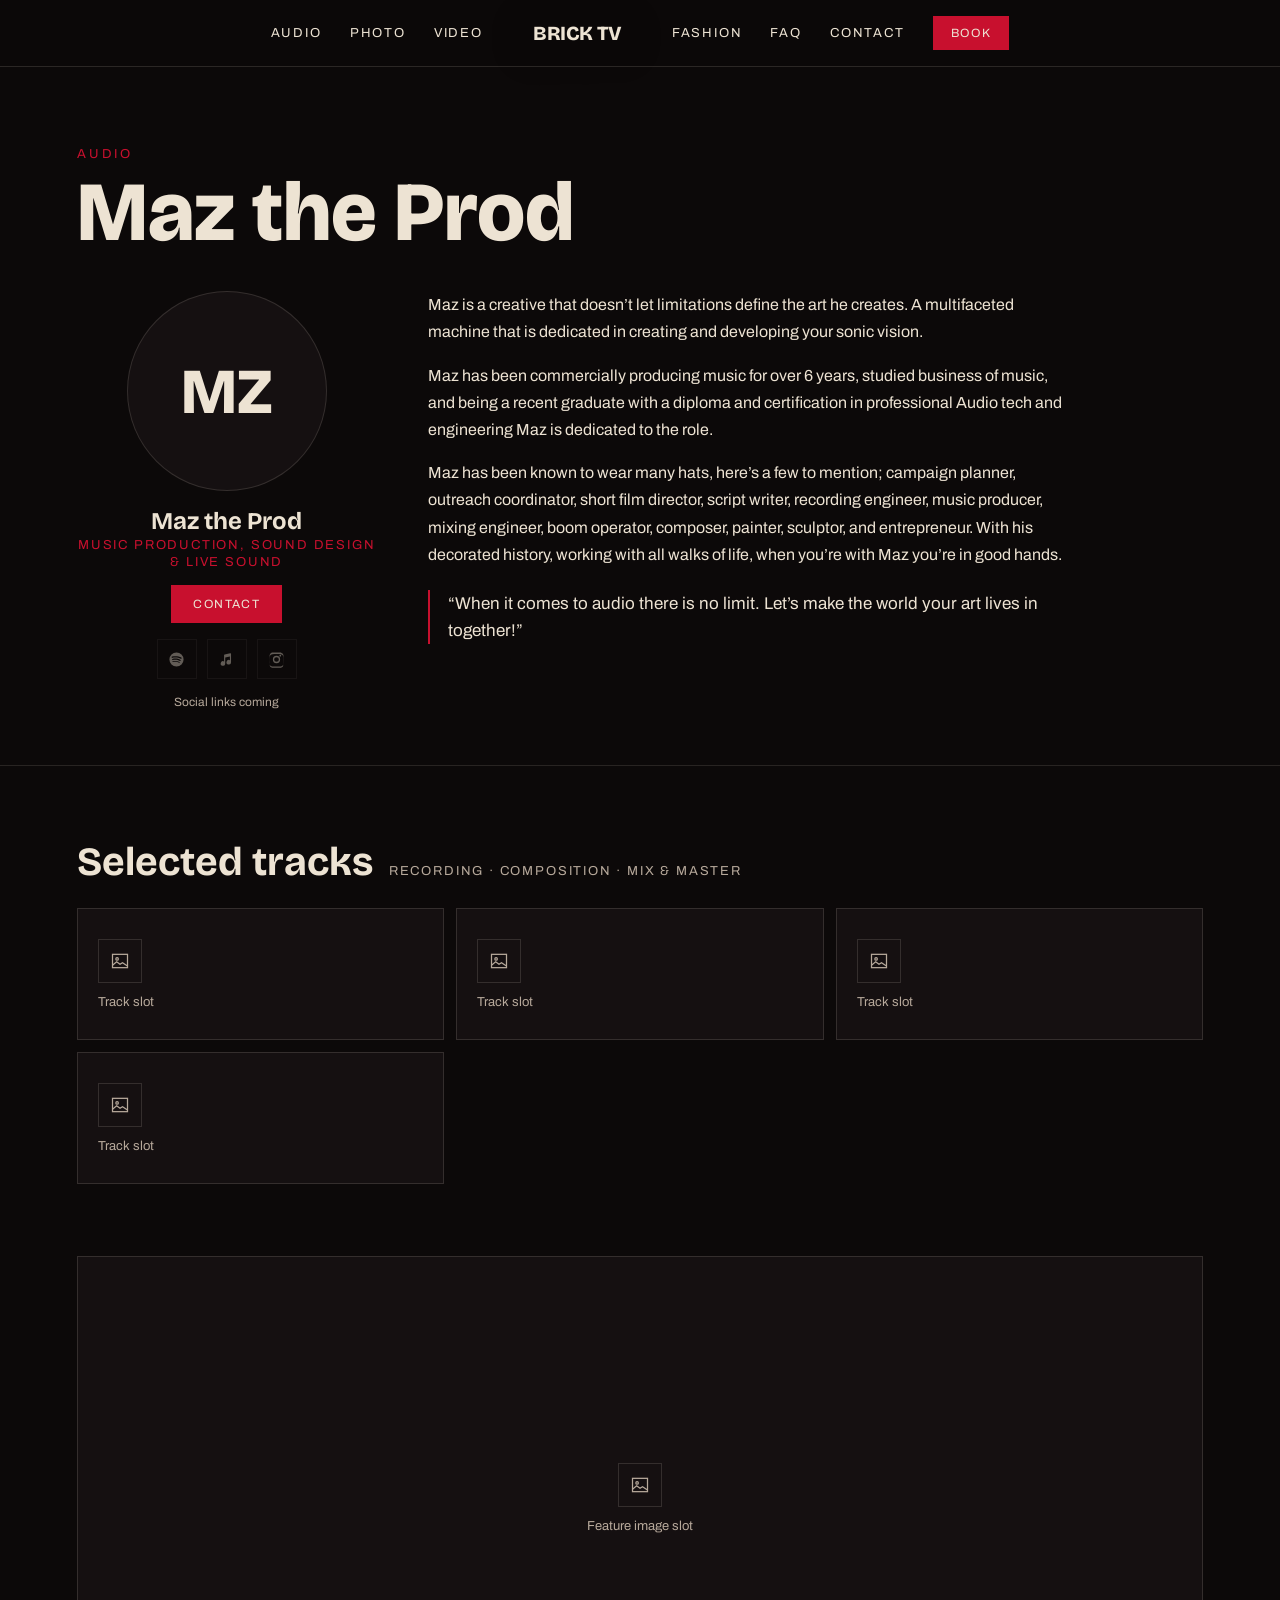
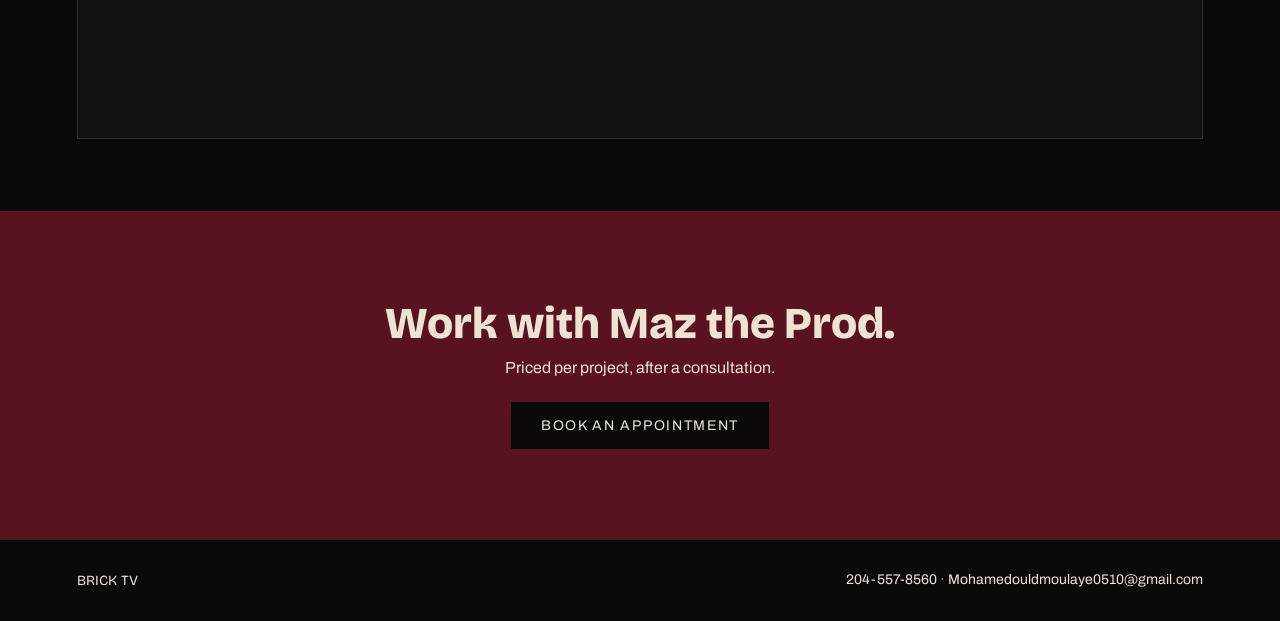
==== audio.html @ ff35040e "Rebuild Brick TV around one page per artist, with a CMS The site launched from a design handoff that" ====
<!DOCTYPE html>
<html lang="en">
<head>
<meta charset="utf-8">
<meta name="viewport" content="width=device-width, initial-scale=1">
<title>Audio - Maz the Prod | Brick TV</title>
<meta name="description" content="Maz the Prod, Winnipeg music producer. Recording, composition, mixing and mastering, sound design and live sound.">
<link rel="icon" href="assets/img/favicon.svg" type="image/svg+xml">
<link rel="preload" href="assets/fonts/bricolage-grotesque-latin.woff2" as="font" type="font/woff2" crossorigin>
<link rel="preload" href="assets/fonts/archivo-latin.woff2" as="font" type="font/woff2" crossorigin>
<link rel="stylesheet" href="assets/css/fonts.css">
<link rel="stylesheet" href="assets/css/site.css">
</head>
<body>
<a class="skip-link" href="#main">Skip to content</a>
<div class="page">

  <nav class="nav">
    <button class="nav__toggle" type="button" aria-expanded="false" aria-controls="nav-links" aria-label="Menu">
      <span></span><span></span><span></span>
    </button>
    <a class="nav__wordmark" href="index.html" aria-label="Brick TV - home"><span class="wordmark" data-wordmark data-intensity="subtle">BRICK TV</span></a>
    <div class="nav__links" id="nav-links">
      <a href="audio.html" aria-current="page">Audio</a>
      <a href="photo.html">Photo</a>
      <a href="video.html">Video</a>
      <a href="fashion.html">Fashion</a>
      <a href="faq.html">FAQ</a>
      <a href="contact.html">Contact</a>
    </div>
    <button class="nav__book" type="button" data-book>Book</button>
  </nav>

  <main id="main">

  <header class="artist-header">
    <p class="eyebrow">Audio</p>
    <h1>Maz the Prod</h1>
  </header>

  <section class="artist-intro">
    <div class="artist-card">
      <span class="headshot headshot--lg" aria-hidden="true">MZ</span>
      <div>
        <strong class="artist-card__name">Maz the Prod</strong>
        <span class="artist-card__role">Music production, sound design &amp; live sound</span>
      </div>
      <a class="btn btn--member" href="contact.html">Contact</a>
      <div class="social-row"><span title="Spotify - link coming" aria-label="Spotify, link coming"><svg viewBox="0 0 24 24" aria-hidden="true"><path d="M12 2a10 10 0 1 0 0 20 10 10 0 0 0 0-20m4.59 14.43a.62.62 0 0 1-.86.2c-2.35-1.43-5.3-1.76-8.79-.96a.62.62 0 1 1-.28-1.22c3.81-.87 7.08-.5 9.72 1.12.3.18.39.57.21.86m1.22-2.73a.78.78 0 0 1-1.07.26c-2.69-1.66-6.79-2.14-9.97-1.17a.78.78 0 0 1-.45-1.49c3.63-1.1 8.15-.57 11.24 1.33.36.22.48.7.25 1.07m.1-2.84C14.7 8.94 9.4 8.77 6.32 9.7a.93.93 0 1 1-.54-1.79c3.54-1.07 9.4-.87 13.1 1.33a.94.94 0 0 1-.96 1.61z"/></svg></span><span title="Apple Music - link coming" aria-label="Apple Music, link coming"><svg viewBox="0 0 24 24" aria-hidden="true"><path d="M17.2 3.2 9.4 4.8a1 1 0 0 0-.8 1v9.05a3.2 3.2 0 1 0 1.6 2.77V9.03l6.6-1.36v5.43a3.2 3.2 0 1 0 1.6 2.77V4.18a1 1 0 0 0-1.2-.98"/></svg></span><span title="Instagram - link coming" aria-label="Instagram, link coming"><svg viewBox="0 0 24 24" aria-hidden="true"><path d="M12 2.2c3.2 0 3.6 0 4.9.07 1.2.05 1.8.25 2.2.42.6.22 1 .48 1.4.9.43.42.7.82.92 1.4.17.42.37 1.05.42 2.25.06 1.28.07 1.66.07 4.9s0 3.6-.07 4.9c-.05 1.2-.25 1.8-.42 2.2-.22.6-.5 1-.9 1.4-.43.43-.83.7-1.4.92-.42.17-1.05.37-2.25.42-1.28.06-1.66.07-4.9.07s-3.6 0-4.9-.07c-1.2-.05-1.8-.25-2.2-.42-.6-.22-1-.5-1.4-.9-.43-.43-.7-.83-.92-1.4-.17-.42-.37-1.05-.42-2.25C2.2 15.6 2.2 15.2 2.2 12s0-3.6.07-4.9c.05-1.2.25-1.8.42-2.2.22-.6.48-1 .9-1.4.42-.43.82-.7 1.4-.92.42-.17 1.05-.37 2.25-.42C8.4 2.2 8.8 2.2 12 2.2m0 2.16c-3.17 0-3.55.01-4.8.07-1.15.05-1.78.25-2.2.4-.55.22-.95.47-1.36.88-.4.4-.66.8-.87 1.36-.16.42-.36 1.05-.4 2.2-.07 1.25-.08 1.63-.08 4.8s0 3.55.07 4.8c.05 1.15.25 1.78.4 2.2.22.55.47.95.88 1.36.4.4.8.66 1.36.87.42.16 1.05.36 2.2.4 1.25.07 1.63.08 4.8.08s3.55 0 4.8-.07c1.15-.05 1.78-.25 2.2-.4.55-.22.95-.47 1.36-.88.4-.4.66-.8.87-1.36.16-.42.36-1.05.4-2.2.07-1.25.08-1.63.08-4.8s0-3.55-.07-4.8c-.05-1.15-.25-1.78-.4-2.2a3.5 3.5 0 0 0-.88-1.36 3.5 3.5 0 0 0-1.36-.87c-.42-.16-1.05-.36-2.2-.4-1.25-.07-1.63-.08-4.8-.08z"/><path d="M12 15.33a3.33 3.33 0 1 1 0-6.66 3.33 3.33 0 0 1 0 6.66m0-8.46a5.13 5.13 0 1 0 0 10.26 5.13 5.13 0 0 0 0-10.26z"/><circle cx="17.34" cy="6.66" r="1.2"/></svg></span></div>
      <span class="social-note">Social links coming</span>
    </div>
    <div class="artist-bio">
      <p>Maz is a creative that doesn&rsquo;t let limitations define the art he creates. A multifaceted machine that is dedicated in creating and developing your sonic vision.</p>
      <p>Maz has been commercially producing music for over 6 years, studied business of music, and being a recent graduate with a diploma and certification in professional Audio tech and engineering Maz is dedicated to the role.</p>
      <p>Maz has been known to wear many hats, here&rsquo;s a few to mention; campaign planner, outreach coordinator, short film director, script writer, recording engineer, music producer, mixing engineer, boom operator, composer, painter, sculptor, and entrepreneur. With his decorated history, working with all walks of life, when you&rsquo;re with Maz you&rsquo;re in good hands.</p>
      <blockquote>&ldquo;When it comes to audio there is no limit. Let&rsquo;s make the world your art lives in together!&rdquo;</blockquote>
    </div>
  </section>

  <section class="work">
    <div class="work__head">
      <h2>Selected tracks</h2>
      <span class="service-list">Recording &middot; composition &middot; mix &amp; master</span>
    </div>
    <div class="grid grid--audio"
         data-gallery="content/audio.json"
         data-kind="audio"
         data-slots="4"></div>
  </section>

  <section class="feature">
    <div class="grid"
         data-gallery="content/audio-feature.json"
         data-kind="feature"
         data-slots="1"></div>
  </section>

  <section class="cta-band cta-band--center">
    <h2 class="h2-band--compact">Work with Maz the Prod.</h2>
    <p>Priced per project, after a consultation.</p>
    <button class="btn btn--ink" type="button" data-book>Book an appointment</button>
  </section>

  </main>

  <footer class="footer footer--compact">
    <span class="footer__wordmark">BRICK TV</span>
    <span><a href="tel:2045578560">204-557-8560</a> &middot; <a href="mailto:Mohamedouldmoulaye0510@gmail.com">Mohamedouldmoulaye0510@gmail.com</a></span>
  </footer>

</div>
<script src="assets/js/site.js"></script>
<script src="assets/js/gallery.js"></script>
</body>
</html>
---- assets/css/fonts.css ----
/* Brick TV - self-hosted webfonts
   Bricolage Grotesque (variable 400..800) and Archivo (variable 400..600),
   latin + latin-ext subsets, pulled from Google Fonts and served from our
   own origin so the site carries no third-party font dependency. */

@font-face {
  font-family: 'Archivo';
  font-style: normal;
  font-weight: 400 600;
  font-display: swap;
  src: url('../fonts/archivo-latin.woff2') format('woff2');
  unicode-range: U+0000-00FF, U+0131, U+0152-0153, U+02BB-02BC, U+02C6, U+02DA, U+02DC, U+0304, U+0308, U+0329, U+2000-206F, U+20AC, U+2122, U+2191, U+2193, U+2212, U+2215, U+FEFF, U+FFFD;
}

@font-face {
  font-family: 'Archivo';
  font-style: normal;
  font-weight: 400 600;
  font-display: swap;
  src: url('../fonts/archivo-latin-ext.woff2') format('woff2');
  unicode-range: U+0100-02BA, U+02BD-02C5, U+02C7-02CC, U+02CE-02D7, U+02DD-02FF, U+0304, U+0308, U+0329, U+1D00-1DBF, U+1E00-1E9F, U+1EF2-1EFF, U+2020, U+20A0-20AB, U+20AD-20C0, U+2113, U+2C60-2C7F, U+A720-A7FF;
}

@font-face {
  font-family: 'Bricolage Grotesque';
  font-style: normal;
  font-weight: 400 800;
  font-display: swap;
  src: url('../fonts/bricolage-grotesque-latin.woff2') format('woff2');
  unicode-range: U+0000-00FF, U+0131, U+0152-0153, U+02BB-02BC, U+02C6, U+02DA, U+02DC, U+0304, U+0308, U+0329, U+2000-206F, U+20AC, U+2122, U+2191, U+2193, U+2212, U+2215, U+FEFF, U+FFFD;
}

@font-face {
  font-family: 'Bricolage Grotesque';
  font-style: normal;
  font-weight: 400 800;
  font-display: swap;
  src: url('../fonts/bricolage-grotesque-latin-ext.woff2') format('woff2');
  unicode-range: U+0100-02BA, U+02BD-02C5, U+02C7-02CC, U+02CE-02D7, U+02DD-02FF, U+0304, U+0308, U+0329, U+1D00-1DBF, U+1E00-1E9F, U+1EF2-1EFF, U+2020, U+20A0-20AB, U+20AD-20C0, U+2113, U+2C60-2C7F, U+A720-A7FF;
}
---- assets/css/site.css ----
/* ==========================================================================
   Brick TV - design tokens
   ========================================================================== */
:root {
  --ink:            #0C0909;
  --ink-raised:     #151011;
  --ink-tile:       #131010;
  --maroon:         #59121F;
  --red:            #C8102E;
  --bone:           #EDE3D3;
  --bone-muted:     #B7A99B;
  --hairline:       rgba(237,227,211,.14);
  --hairline-soft:  rgba(237,227,211,.12);
  --hairline-strong:rgba(237,227,211,.4);
  --nav-scrim:      rgba(12,9,9,.92);
  --modal-scrim:    rgba(12,9,9,.8);

  --display: 'Bricolage Grotesque', system-ui, -apple-system, 'Segoe UI', sans-serif;
  --body:    'Archivo', system-ui, -apple-system, 'Segoe UI', sans-serif;

  --section-y: clamp(48px,8vw,96px);
  --section-x: clamp(20px,6vw,80px);
  --inner-y:   clamp(40px,6vw,72px);
  --band-y:    clamp(56px,9vw,110px);
}

/* Border radius is 0 everywhere. The only round shapes are the headshot
   circles and the 64px play ring, which opt back in explicitly. */
*, *::before, *::after { box-sizing: border-box; border-radius: 0; }

html, body { margin: 0; padding: 0; background: var(--ink); }
html { scroll-behavior: smooth; }
body {
  font-family: var(--body);
  color: var(--bone);
  -webkit-font-smoothing: antialiased;
}
img { display: block; max-width: 100%; }

a { color: var(--bone); text-decoration: none; }
a:hover { color: var(--red); }

:focus-visible { outline: 2px solid var(--red); outline-offset: 2px; }

.page { background: var(--ink); min-height: 100vh; }

.skip-link {
  position: absolute; left: -9999px; top: 0; z-index: 200;
  background: var(--red); color: var(--bone);
  padding: 12px 18px; font-size: 13px;
  letter-spacing: .14em; text-transform: uppercase;
}
.skip-link:focus { left: 0; color: var(--bone); }

.visually-hidden {
  position: absolute; width: 1px; height: 1px;
  margin: -1px; padding: 0; overflow: hidden;
  clip: rect(0 0 0 0); white-space: nowrap; border: 0;
}

/* ==========================================================================
   Typography roles
   ========================================================================== */
.eyebrow {
  font-size: 13px; letter-spacing: .22em; text-transform: uppercase;
  color: var(--red); margin: 0 0 18px;
}
.h1 {
  font-family: var(--display); font-weight: 800;
  font-size: clamp(38px,7vw,84px); line-height: .95; margin: 0;
}
.h2-statement {
  font-family: var(--display); font-weight: 700;
  font-size: clamp(28px,4.4vw,52px); line-height: 1.08;
  margin: 0; max-width: 900px;
}
.h2-section {
  font-family: var(--display); font-weight: 700;
  font-size: clamp(26px,3.6vw,40px); margin: 0 0 34px;
}
.h2-craft {
  font-family: var(--display); font-weight: 700;
  font-size: clamp(28px,4vw,44px); margin: 0;
}
.h2-band {
  font-family: var(--display); font-weight: 800;
  font-size: clamp(30px,5vw,58px); line-height: 1.05; margin: 0;
}
.h2-band--compact {
  font-family: var(--display); font-weight: 800;
  font-size: clamp(26px,4vw,44px); line-height: 1.05; margin: 0 0 12px;
}
.body-copy {
  max-width: 640px; color: var(--bone-muted);
  font-size: 16px; line-height: 1.6; margin: 22px 0 0;
}
.intro-copy {
  max-width: 620px; color: var(--bone-muted);
  font-size: 16px; line-height: 1.6; margin: 0 0 26px;
}
.service-list {
  font-size: 13px; letter-spacing: .14em; text-transform: uppercase;
  color: var(--bone-muted);
}

/* ==========================================================================
   Buttons
   ========================================================================== */
.btn {
  display: inline-block;
  font-family: var(--body); font-size: 14px;
  letter-spacing: .12em; text-transform: uppercase;
  border: none; cursor: pointer; text-align: center;
  transition: background .2s, border-color .2s, color .2s;
}
.btn--primary { background: var(--red); color: var(--bone); padding: 16px 28px; }
.btn--primary:hover { background: var(--maroon); color: var(--bone); }

.btn--outline {
  background: none; color: var(--bone);
  border: 1px solid var(--hairline-strong); padding: 15px 28px;
}
.btn--outline:hover { border-color: var(--red); color: var(--red); }

/* Ink button - used on the maroon bands */
.btn--ink { background: var(--ink); color: var(--bone); padding: 16px 30px; }
.btn--ink:hover { background: var(--red); color: var(--bone); }

.btn--member {
  background: var(--red); color: var(--bone);
  font-size: 12px; padding: 12px 22px;
}
.btn--member:hover { background: var(--maroon); color: var(--bone); }

.btn--send {
  align-self: flex-start; background: var(--red); color: var(--bone);
  font-size: 13px; padding: 14px 26px;
}
.btn--send:hover { background: var(--maroon); color: var(--bone); }
.btn--send[disabled] { opacity: .6; cursor: default; }

/* ==========================================================================
   Nav
   ========================================================================== */
.nav {
  position: sticky; top: 0; z-index: 50;
  display: flex; align-items: center; justify-content: center;
  gap: clamp(10px,2.2vw,28px); flex-wrap: wrap;
  padding: 16px 20px;
  background: var(--nav-scrim);
  -webkit-backdrop-filter: blur(8px); backdrop-filter: blur(8px);
  border-bottom: 1px solid var(--hairline);
  font-size: 13px; letter-spacing: .14em; text-transform: uppercase;
}
/* The link list dissolves on desktop so every item shares the nav's own gap,
   which is what puts the wordmark in the middle of the row. */
.nav__links { display: contents; }
.nav__links > a:nth-child(-n+3) { order: 1; }
.nav__wordmark { order: 2; font-size: 20px; margin: 0 clamp(6px,2vw,22px); }
.nav__links > a:nth-child(n+4)  { order: 3; }
.nav__book {
  order: 4; font-family: var(--body); font-size: 12px;
  letter-spacing: .14em; text-transform: uppercase;
  background: var(--red); color: var(--bone);
  border: none; padding: 10px 18px; cursor: pointer;
  transition: background .2s;
}
.nav__book:hover { background: var(--maroon); }
.nav__toggle { display: none; }

/* Wordmark fallback for the plain (non-glitch) nav lockup */
.nav__wordmark .wordmark { font-size: inherit; }

@media (max-width: 640px) {
  .nav { justify-content: space-between; gap: 12px; padding: 12px 16px; }
  .nav__toggle {
    order: 1; display: inline-flex; flex-direction: column;
    justify-content: center; gap: 5px;
    width: 44px; height: 44px; padding: 10px;
    background: none; border: 1px solid var(--hairline); cursor: pointer;
  }
  .nav__toggle span {
    display: block; height: 2px; width: 100%;
    background: var(--bone); transition: transform .2s, opacity .2s;
  }
  .nav__toggle[aria-expanded="true"] span:nth-child(1) { transform: translateY(7px) rotate(45deg); }
  .nav__toggle[aria-expanded="true"] span:nth-child(2) { opacity: 0; }
  .nav__toggle[aria-expanded="true"] span:nth-child(3) { transform: translateY(-7px) rotate(-45deg); }

  .nav__wordmark { order: 2; margin: 0; }
  .nav__book { order: 3; padding: 14px 20px; font-size: 12px; min-height: 44px; }

  .nav__links {
    order: 4; width: 100%; margin-top: 4px;
    display: none; flex-direction: column; gap: 0;
  }
  .nav--open .nav__links { display: flex; }
  .nav__links > a {
    order: 0; padding: 14px 4px; min-height: 44px;
    display: flex; align-items: center;
    border-top: 1px solid var(--hairline-soft);
  }
}

/* ==========================================================================
   Hero
   ========================================================================== */
.hero {
  position: relative; min-height: min(92vh,860px);
  overflow: hidden; display: flex; flex-direction: column;
}
.hero__frames { position: absolute; inset: 0; }
.hero__frames img {
  position: absolute; inset: 0;
  width: 100%; height: 100%;
  object-fit: cover; object-position: 50% 30%;
}
.hero__frames img:nth-child(1) {
  opacity: 1;
  animation: heroCycleFirst 21s infinite 0s, kenburns 21s linear infinite 0s;
}
.hero__frames img:nth-child(2) {
  opacity: 0;
  animation: heroCycle 21s infinite 7s, kenburns 21s linear infinite 7s;
}
.hero__frames img:nth-child(3) {
  opacity: 0; object-position: 50% 20%;
  animation: heroCycle 21s infinite 14s, kenburns 21s linear infinite 14s;
}
/* Paused by IntersectionObserver when the hero scrolls out of view. */
.hero--paused .hero__frames img { animation-play-state: paused; }

.hero__scrim {
  position: absolute; inset: 0;
  background: linear-gradient(180deg,
    rgba(12,9,9,.55) 0%, rgba(12,9,9,.15) 40%,
    rgba(12,9,9,.88) 88%, #0C0909 100%);
}
.hero__content {
  position: relative; z-index: 2; flex: 1;
  display: flex; flex-direction: column;
  justify-content: flex-end; align-items: flex-start;
  padding: clamp(120px,24vh,260px) var(--section-x) clamp(36px,7vh,72px);
}
.hero__title { margin: 0; font-size: clamp(56px,12vw,168px); }
.hero__lede {
  font-size: clamp(16px,2.2vw,24px);
  margin: 18px 0 0; max-width: 560px; color: var(--bone);
}
.hero__sub {
  font-size: 15px; margin: 8px 0 0;
  max-width: 560px; color: var(--bone-muted);
}
.hero__actions { display: flex; gap: 14px; margin-top: 26px; flex-wrap: wrap; }

@keyframes heroCycle      { 0%{opacity:0} 6%{opacity:1} 33%{opacity:1} 40%{opacity:0} 100%{opacity:0} }
@keyframes heroCycleFirst { 0%{opacity:1} 33%{opacity:1} 40%{opacity:0} 94%{opacity:0} 100%{opacity:1} }
@keyframes kenburns       { 0%{transform:scale(1.02) translateY(0)} 100%{transform:scale(1.14) translateY(-2%)} }
@keyframes drift          { 0%{background-position:0 0} 100%{background-position:112px 0} }

/* ==========================================================================
   Checkerboard strip - the signature section boundary
   ========================================================================== */
.checkerboard {
  height: 14px;
  background: repeating-conic-gradient(var(--red) 0% 25%, var(--ink-tile) 0% 50%) 0 0 / 28px 28px;
  animation: drift 14s linear infinite;
}

/* ==========================================================================
   Sections
   ========================================================================== */
.section { padding: var(--section-y) var(--section-x); }
.section--divided-below { border-bottom: 1px solid var(--hairline-soft); }
.section--divided-above { border-top: 1px solid var(--hairline-soft); }
.section--inner {
  padding: var(--inner-y) var(--section-x);
  border-top: 1px solid var(--hairline-soft);
}

.page-header { padding: clamp(48px,7vw,80px) var(--section-x) clamp(28px,4vw,48px); }
.page-header .eyebrow { margin: 0 0 12px; }

/* ==========================================================================
   Craft cards (Home)
   ========================================================================== */
.craft-grid {
  display: grid;
  grid-template-columns: repeat(auto-fit, minmax(250px,1fr));
  gap: 18px;
}
.craft-card {
  position: relative; display: block; height: 340px;
  overflow: hidden; background: var(--ink-raised);
  border: 1px solid var(--hairline);
}
.craft-card img {
  width: 100%; height: 100%; object-fit: cover;
  opacity: .75; transition: transform .6s, opacity .4s;
}
.craft-card:hover img,
.craft-card:focus-visible img { transform: scale(1.05); opacity: 1; }

.craft-card__audio-bg {
  position: absolute; inset: 0;
  background: radial-gradient(120% 90% at 30% 20%, var(--maroon) 0%, var(--ink-raised) 70%);
}
.craft-card__eq {
  position: absolute; inset: 0;
  display: flex; align-items: center; justify-content: center; gap: 5px;
}
.craft-card__eq i { display: block; width: 6px; background: var(--red); }
.craft-card__eq i.bone { background: var(--bone); }

.craft-card__caption {
  position: absolute; left: 0; right: 0; bottom: 0; padding: 18px;
  background: linear-gradient(180deg, transparent, rgba(12,9,9,.92));
  pointer-events: none;
}
.craft-card__caption h3 { font-family: var(--display); font-size: 24px; margin: 0; }
.craft-card__caption p { font-size: 13px; color: var(--bone-muted); margin: 6px 0 0; }

/* ==========================================================================
   Crew row (Home)
   ========================================================================== */
.crew {
  display: flex; gap: clamp(18px,3.5vw,44px);
  flex-wrap: wrap; justify-content: flex-start;
  width: 100%; height: auto;
}
.crew__member {
  display: flex; flex-direction: column; align-items: center;
  gap: 12px; width: 150px; text-align: center;
}
.crew__member strong { display: block; font-size: 16px; }
.crew__member .role { font-size: 12.5px; color: var(--bone-muted); }

/* Headshot placeholders - bone-on-ink initial until the client's photos land */
.headshot {
  border-radius: 50%; object-fit: cover;
  background: var(--ink-raised);
  border: 1px solid var(--hairline);
  display: flex; align-items: center; justify-content: center;
  font-family: var(--display); font-weight: 800;
  color: var(--bone); overflow: hidden; flex: none;
}
.headshot--sm { width: 140px; height: 140px; font-size: 46px; }
.headshot--lg { width: 200px; height: 200px; font-size: 64px; }

/* ==========================================================================
   CTA bands (maroon - exactly one per page)
   ========================================================================== */
.cta-band {
  position: relative;
  padding: var(--band-y) var(--section-x);
  background: var(--maroon); overflow: hidden;
}
.cta-band__texture {
  position: absolute; inset: 0;
  background: repeating-conic-gradient(rgba(12,9,9,.35) 0% 25%, transparent 0% 50%) 0 0 / 90px 90px;
  opacity: .35;
}
.cta-band__inner { position: relative; max-width: 820px; }
.cta-band__inner p {
  font-size: 16px; line-height: 1.6; color: var(--bone); margin: 18px 0 28px;
}
.cta-band--center {
  padding: clamp(48px,8vw,90px) var(--section-x);
  text-align: center;
}
.cta-band--center p { color: var(--bone); font-size: 16px; margin: 0 0 26px; }

/* ==========================================================================
   Footers
   ========================================================================== */
.footer {
  padding: 40px var(--section-x) 56px;
  border-top: 1px solid var(--hairline-soft);
  display: flex; flex-wrap: wrap; gap: 32px;
  justify-content: space-between;
  font-size: 14px; color: var(--bone-muted);
}
.footer__brand { max-width: 300px; }
.footer__brand strong { font-size: 18px; font-weight: 800; }
.footer__brand p { margin: 10px 0 0; line-height: 1.6; }
.footer__label {
  color: var(--bone); font-size: 13px;
  letter-spacing: .14em; text-transform: uppercase;
}
.footer__col p { margin: 10px 0 0; line-height: 1.8; }
.footer__col--languages { max-width: 260px; }
.footer__col--languages p { line-height: 1.6; }

.footer--compact {
  padding: 32px var(--section-x); gap: 20px;
}
.footer--compact .footer__wordmark { font-family: var(--display); color: var(--bone); }

/* ==========================================================================
   Crafts page
   ========================================================================== */
.craft-head {
  display: flex; align-items: baseline; gap: 16px;
  flex-wrap: wrap; margin-bottom: 8px;
}
.media-2up {
  display: grid;
  grid-template-columns: repeat(auto-fit, minmax(280px,1fr));
  gap: 16px;
}
.reel-slot {
  position: relative; aspect-ratio: 16/9;
  background: var(--ink-raised); border: 1px solid var(--hairline);
  display: flex; align-items: center; justify-content: center;
  flex-direction: column; gap: 12px;
}
.reel-slot__ring {
  width: 64px; height: 64px;
  border: 2px solid var(--red); border-radius: 50%;
  display: flex; align-items: center; justify-content: center;
}
.reel-slot__play {
  width: 0; height: 0;
  border-left: 20px solid var(--bone);
  border-top: 12px solid transparent;
  border-bottom: 12px solid transparent;
  margin-left: 5px;
}
.reel-slot p {
  font-size: 13px; color: var(--bone-muted);
  margin: 0; text-align: center; padding: 0 24px;
}
.still {
  position: relative; aspect-ratio: 16/9;
  overflow: hidden; border: 1px solid var(--hairline);
}
.still img { width: 100%; height: 100%; object-fit: cover; object-position: 50% 25%; }
.still__chip {
  position: absolute; left: 12px; bottom: 10px;
  font-size: 11px; letter-spacing: .14em; text-transform: uppercase;
  background: rgba(12,9,9,.75); padding: 5px 9px;
}

.gallery {
  display: grid;
  grid-template-columns: repeat(auto-fit, minmax(240px,1fr));
  gap: 14px;
}
.gallery img {
  width: 100%; height: 380px; object-fit: cover;
  border: 1px solid var(--hairline);
}
.gallery img.pos-top { object-position: 50% 20%; }

.audio-cards {
  display: grid;
  grid-template-columns: repeat(auto-fit, minmax(200px,1fr));
  gap: 14px;
}
.audio-card {
  background: var(--ink-raised); border: 1px solid var(--hairline);
  padding: 22px; display: flex; flex-direction: column; gap: 10px;
}
.audio-card span { font-size: 13px; color: var(--bone-muted); }
.eq { display: flex; align-items: flex-end; gap: 4px; height: 44px; }
.eq i { display: block; width: 5px; background: var(--red); }
.eq i.bone { background: var(--bone); }
.note { font-size: 13px; color: var(--bone-muted); margin: 18px 0 0; }
.note a { color: var(--red); }
.note a:hover { color: var(--bone); }

/* ==========================================================================
   Members page
   ========================================================================== */
.anchor-chips {
  display: flex; gap: 14px; flex-wrap: wrap; margin-top: 26px;
  font-size: 13px; letter-spacing: .12em; text-transform: uppercase;
}
.anchor-chips a {
  border: 1px solid rgba(237,227,211,.3);
  padding: 9px 16px; transition: border-color .2s, color .2s;
}
.anchor-chips a:hover { border-color: var(--red); }

.member {
  padding: var(--inner-y) var(--section-x);
  border-top: 1px solid var(--hairline-soft);
  display: grid;
  /* minmax(0,1fr), not 1fr: the nested auto-fit work/loop grids have a
     min-content wider than a phone, and a bare 1fr track refuses to
     shrink below it. */
  grid-template-columns: minmax(220px,300px) minmax(0,1fr);
  gap: clamp(24px,4vw,56px);
  align-items: start;
}
.member__portrait {
  display: flex; flex-direction: column; align-items: center;
  gap: 16px; text-align: center;
}
.member__name {
  font-family: var(--display); font-size: 24px; display: block;
}
.member__role {
  font-size: 13px; letter-spacing: .14em;
  text-transform: uppercase; color: var(--red);
}
.member__social { display: flex; gap: 12px; font-size: 12px; color: var(--bone-muted); }
.member__bio {
  font-size: 16px; line-height: 1.7; color: var(--bone);
  max-width: 640px; margin: 0;
}
.member__bio-sub {
  font-size: 14px; line-height: 1.7; color: var(--bone-muted);
  max-width: 640px; margin: 14px 0 0;
}
.member__work {
  display: grid;
  grid-template-columns: repeat(auto-fit, minmax(180px,1fr));
  gap: 12px; margin-top: 24px;
}
.member__work img {
  width: 100%; height: 280px; object-fit: cover;
  border: 1px solid var(--hairline);
}
.member__work img.pos-upper { object-position: 50% 25%; }
.member__loops {
  display: grid;
  grid-template-columns: repeat(auto-fit, minmax(140px,1fr));
  gap: 12px; margin-top: 24px; max-width: 640px;
}
.loop-card {
  background: var(--ink-raised); border: 1px solid var(--hairline);
  padding: 16px; display: flex; flex-direction: column; gap: 8px;
}
.loop-card span { font-size: 13px; color: var(--bone-muted); }
.eq--sm { height: 30px; gap: 3px; }
.eq--sm i { width: 4px; }

/* The one true layout bug in the prototype: the two-column member grid
   crushes the bio column on narrow viewports. */
@media (max-width: 900px) {
  .member { grid-template-columns: minmax(0,1fr); }
  .member__work { grid-template-columns: repeat(2, minmax(0,1fr)); }
  .member__loops { grid-template-columns: repeat(3, minmax(0,1fr)); }
}
@media (max-width: 520px) {
  .member__work { grid-template-columns: minmax(0,1fr); }
}

/* ==========================================================================
   FAQ + Contact page
   ========================================================================== */
.faq-section { padding: clamp(24px,4vw,48px) var(--section-x); max-width: 900px; }
.faq-list { display: flex; flex-direction: column; gap: 14px; }
.faq-list details {
  background: var(--ink-raised); border: 1px solid var(--hairline);
  padding: 20px 24px;
}
.faq-list summary {
  font-family: var(--display); font-size: 19px; cursor: pointer;
}
.faq-list p {
  color: var(--bone-muted); font-size: 15px;
  line-height: 1.7; margin: 12px 0 0;
}

.ask-section { padding: clamp(32px,5vw,56px) var(--section-x); max-width: 900px; }
.ask-panel {
  background: var(--ink-raised); border: 1px solid var(--hairline);
  padding: clamp(24px,4vw,40px);
}
.ask-panel h2 {
  font-family: var(--display); font-size: clamp(22px,3vw,30px); margin: 0 0 8px;
}
.ask-panel > p { color: var(--bone-muted); font-size: 15px; margin: 0 0 20px; }
.ask-form { display: flex; flex-direction: column; gap: 12px; max-width: 560px; }
.ask-form input,
.ask-form textarea {
  background: var(--ink); border: 1px solid rgba(237,227,211,.25);
  color: var(--bone); font-family: var(--body); font-size: 15px;
  padding: 14px 16px; outline: none;
}
.ask-form input:focus-visible,
.ask-form textarea:focus-visible { border-color: var(--red); }
.ask-form textarea { resize: vertical; }
.ask-form ::placeholder { color: var(--bone-muted); opacity: 1; }
.ask-form__hp { position: absolute; left: -9999px; }
.ask-status { font-size: 14px; line-height: 1.6; margin: 0; }
.ask-status[hidden] { display: none; }
.ask-status--ok { color: var(--bone); }
.ask-status--error { color: var(--bone-muted); }
.ask-status--error a { color: var(--red); }

.contact-band {
  padding: clamp(48px,8vw,90px) var(--section-x);
  background: var(--maroon);
}
.contact-grid {
  display: grid;
  grid-template-columns: repeat(auto-fit, minmax(240px,1fr));
  gap: 32px; align-items: start;
}
.contact-grid h2 {
  font-family: var(--display); font-weight: 800;
  font-size: clamp(28px,4.5vw,50px); line-height: 1; margin: 0;
}
.contact-grid h2 + p {
  font-size: 15px; line-height: 1.7; margin: 16px 0 0; max-width: 380px;
}
.contact-rows {
  display: flex; flex-direction: column; gap: 14px; font-size: 16px;
}
.contact-rows > a,
.contact-rows > span.row { display: flex; align-items: center; gap: 12px; color: var(--bone); }
.contact-tile {
  display: inline-flex; width: 38px; height: 38px; flex: none;
  background: var(--ink); align-items: center; justify-content: center;
}
.contact-tile svg { width: 17px; height: 17px; fill: none; stroke: var(--bone); stroke-width: 1.6; }
.contact-tile--text {
  font-family: var(--body); font-size: 13px;
  letter-spacing: .04em; color: var(--bone);
}
.contact-langs { font-size: 13px; color: rgba(237,227,211,.75); }
.contact-book { width: 100%; }
.contact-caption {
  font-size: 13px; color: rgba(237,227,211,.75);
  margin: 12px 0 0; text-align: center;
}

/* ==========================================================================
   Booking modal
   ========================================================================== */
.modal {
  position: fixed; inset: 0; z-index: 100;
  background: var(--modal-scrim);
  display: flex; align-items: center; justify-content: center; padding: 20px;
}
.modal[hidden] { display: none; }
.modal__panel {
  background: var(--ink-raised); border: 1px solid rgba(237,227,211,.2);
  max-width: 440px; width: 100%; padding: 36px;
}
.modal__panel h3 { font-family: var(--display); font-size: 26px; margin: 0 0 10px; }
.modal__panel > p {
  font-size: 15px; line-height: 1.6; color: var(--bone-muted); margin: 0 0 22px;
}
.modal__actions { display: flex; flex-direction: column; gap: 10px; }
.modal__actions a {
  display: block; text-align: center; padding: 14px;
  font-size: 14px; letter-spacing: .1em; text-transform: uppercase;
  transition: background .2s, border-color .2s, color .2s;
}
.modal__call { background: var(--red); }
.modal__call:hover { background: var(--maroon); color: var(--bone); }
.modal__email { border: 1px solid rgba(237,227,211,.35); }
.modal__email:hover { border-color: var(--red); }
.modal__close {
  background: none; border: none; color: var(--bone-muted);
  font-family: var(--body); font-size: 13px; cursor: pointer;
  margin-top: 6px; padding: 8px;
}
.modal__close:hover { color: var(--red); }
body.modal-open { overflow: hidden; }

/* ==========================================================================
   Glitch wordmark
   ========================================================================== */
.wordmark {
  position: relative; display: inline-block; white-space: nowrap;
  font-family: var(--display); font-weight: 800;
  letter-spacing: -.02em; line-height: .9;
  cursor: pointer; will-change: transform;
  color: var(--bone);
}
.wordmark__scale { position: relative; display: inline-block; will-change: transform; }
.wordmark__layer {
  position: absolute; inset: 0; opacity: 0;
  pointer-events: none; will-change: transform, opacity;
}
.wordmark__ghost-c { color: #12C2E9; mix-blend-mode: screen; }
.wordmark__ghost-r { color: #FF1E3C; mix-blend-mode: screen; }
.wordmark__base {
  position: relative; display: inline-block;
  color: var(--bone); text-shadow: 0 4px 40px rgba(0,0,0,.6);
}
.wordmark__clip {
  color: transparent;
  -webkit-background-clip: text; background-clip: text;
}
.wordmark__flash { color: #fbf7ec; }
.wordmark__scan {
  color: transparent;
  -webkit-background-clip: text; background-clip: text;
  background: repeating-linear-gradient(0deg, rgba(0,0,0,.6) 0 2px, transparent 2px 5px);
  background-size: 100% 300%;
}
.wordmark__slices { position: absolute; inset: 0; pointer-events: none; }

@keyframes brkwScan {
  0%   { background-position: 0 -100%; opacity: 0; }
  10%  { opacity: .5; }
  100% { background-position: 0 200%; opacity: 0; }
}

/* ==========================================================================
   Reduced motion
   ========================================================================== */
@media (prefers-reduced-motion: reduce) {
  html { scroll-behavior: auto; }
  .checkerboard { animation: none; }
  .hero__frames img { animation: none; }
  .hero__frames img:nth-child(1) { opacity: 1; }
  .hero__frames img:nth-child(2),
  .hero__frames img:nth-child(3) { opacity: 0; }
  .craft-card img { transition: none; }
  * { animation-duration: .001ms !important; animation-iteration-count: 1 !important; }
}

/* ==========================================================================
   Artist pages (video / photo / audio / fashion)
   Each craft maps to one artist, so the craft page and the profile page are
   the same page. Layout follows the client's sketch top to bottom.
   ========================================================================== */
.artist-header { padding: clamp(48px,7vw,80px) var(--section-x) clamp(24px,3vw,40px); }
.artist-header .eyebrow { margin: 0 0 12px; }
.artist-header h1 { font-family: var(--display); font-weight: 800;
  font-size: clamp(38px,7vw,84px); line-height: .95; margin: 0; }

/* Portrait column + bio, the two-up under the header */
.artist-intro {
  padding: 0 var(--section-x) clamp(32px,5vw,56px);
  display: grid;
  /* minmax(0,1fr) so the bio track can shrink past its content's min-content */
  grid-template-columns: minmax(220px,300px) minmax(0,1fr);
  gap: clamp(24px,4vw,56px);
  align-items: start;
}
.artist-card {
  display: flex; flex-direction: column; align-items: center;
  gap: 16px; text-align: center;
}
.artist-card__name { font-family: var(--display); font-size: 24px; display: block; }
.artist-card__role {
  font-size: 13px; letter-spacing: .14em;
  text-transform: uppercase; color: var(--red);
}
.artist-bio p {
  font-size: 16px; line-height: 1.7; color: var(--bone);
  max-width: 640px; margin: 0 0 16px;
}
.artist-bio p:last-child { margin-bottom: 0; }
.artist-bio blockquote {
  margin: 22px 0 0; padding: 0 0 0 18px;
  border-left: 2px solid var(--red);
  font-size: 17px; line-height: 1.6; color: var(--bone); max-width: 640px;
}

/* Social row. Links the client has not supplied yet render inert. */
.social-row { display: flex; gap: 10px; flex-wrap: wrap; justify-content: center; }
.social-row a, .social-row span {
  display: inline-flex; align-items: center; justify-content: center;
  width: 40px; height: 40px;
  border: 1px solid var(--hairline); color: var(--bone);
  transition: border-color .2s, color .2s;
}
.social-row a:hover { border-color: var(--red); color: var(--red); }
.social-row span { opacity: .38; cursor: default; }
.social-row svg { width: 17px; height: 17px; fill: currentColor; }
.social-note { font-size: 12px; color: var(--bone-muted); }

@media (max-width: 900px) {
  .artist-intro { grid-template-columns: minmax(0,1fr); }
}

/* ==========================================================================
   Portfolio grids
   ========================================================================== */
.work { padding: var(--inner-y) var(--section-x); border-top: 1px solid var(--hairline-soft); }
.work__head {
  display: flex; align-items: baseline; gap: 16px;
  flex-wrap: wrap; margin-bottom: 22px;
}
.work__head h2 { font-family: var(--display); font-weight: 700;
  font-size: clamp(26px,3.6vw,40px); margin: 0; }

.grid { display: grid; gap: 16px; }
.grid--video { grid-template-columns: repeat(auto-fit, minmax(300px,1fr)); }
.grid--photo { grid-template-columns: repeat(auto-fit, minmax(260px,1fr)); gap: 14px; }
.grid--audio { grid-template-columns: repeat(auto-fit, minmax(280px,1fr)); gap: 12px; }

/* ==========================================================================
   Slot - the empty state of a CMS-populated grid.
   Same panel treatment as the showreel slot, so an unfilled grid reads as
   deliberate rather than broken. Real entries replace these one for one.
   ========================================================================== */
.slot {
  position: relative;
  background: var(--ink-raised);
  border: 1px solid var(--hairline);
  display: flex; align-items: center; justify-content: center;
  flex-direction: column; gap: 12px;
  padding: 20px; text-align: center;
}
.slot--16x9 { aspect-ratio: 16/9; }
.slot--4x5  { aspect-ratio: 4/5; }
.slot--wide { aspect-ratio: 21/9; }
.slot--audio { aspect-ratio: auto; min-height: 132px; align-items: flex-start; }
.slot__label { font-size: 13px; color: var(--bone-muted); margin: 0; }
.slot__mark {
  width: 44px; height: 44px; border: 1px solid var(--hairline);
  display: flex; align-items: center; justify-content: center;
  color: var(--bone-muted);
}
.slot__mark svg { width: 20px; height: 20px; fill: none; stroke: currentColor; stroke-width: 1.5; }

/* ==========================================================================
   Video cards - click-to-play so six films do not load six iframes at once
   ========================================================================== */
.video-card {
  position: relative; display: block; width: 100%;
  aspect-ratio: 16/9; overflow: hidden;
  background: var(--ink-raised); border: 1px solid var(--hairline);
  padding: 0; cursor: pointer;
}
.video-card img {
  width: 100%; height: 100%; object-fit: cover;
  opacity: .75; transition: transform .6s, opacity .4s;
}
.video-card:hover img, .video-card:focus-visible img { transform: scale(1.05); opacity: 1; }
.video-card__play {
  position: absolute; inset: 0; margin: auto;
  width: 64px; height: 64px;
  border: 2px solid var(--red); border-radius: 50%;
  background: rgba(12,9,9,.55);
  display: flex; align-items: center; justify-content: center;
  pointer-events: none;
}
.video-card__play::after {
  content: ""; width: 0; height: 0;
  border-left: 20px solid var(--bone);
  border-top: 12px solid transparent;
  border-bottom: 12px solid transparent;
  margin-left: 5px;
}
.video-card__title {
  position: absolute; left: 0; right: 0; bottom: 0; padding: 16px;
  background: linear-gradient(180deg, transparent, rgba(12,9,9,.92));
  font-size: 14px; text-align: left; color: var(--bone);
  pointer-events: none;
}
.video-card iframe { width: 100%; height: 100%; border: 0; display: block; }

/* ==========================================================================
   Audio cards
   ========================================================================== */
.audio-track {
  background: var(--ink-raised); border: 1px solid var(--hairline);
  padding: 18px; display: flex; flex-direction: column; gap: 12px;
}
.audio-track__title { font-size: 15px; color: var(--bone); }
.audio-track__note { font-size: 13px; color: var(--bone-muted); }
.audio-track audio { width: 100%; height: 36px; }

/* ==========================================================================
   Photo / lookbook items
   ========================================================================== */
.shot { position: relative; overflow: hidden; border: 1px solid var(--hairline); }
.shot img { width: 100%; height: 100%; object-fit: cover; display: block; }
.shot--4x5 { aspect-ratio: 4/5; }
.shot__caption {
  position: absolute; left: 0; right: 0; bottom: 0; padding: 14px;
  background: linear-gradient(180deg, transparent, rgba(12,9,9,.92));
  font-size: 13px; color: var(--bone-muted); pointer-events: none;
}

/* Wide feature block, the large image at the foot of the sketch */
.feature { padding: 0 var(--section-x) var(--inner-y); }

/* ==========================================================================
   Contact page
   ========================================================================== */
.contact-page-grid {
  display: grid; grid-template-columns: repeat(auto-fit, minmax(280px,1fr));
  gap: clamp(24px,4vw,48px); align-items: start;
}

/* A lone hero frame has nothing to cross-fade with, so hold it steady and
   keep only the Ken Burns drift. */
.hero__frames--single img:nth-child(1) {
  opacity: 1;
  animation: kenburns 21s linear infinite 0s;
}

/* The contact email is a single 31-character token. Below ~360px it cannot fit
   beside the 38px icon tile, so let it break rather than push the page wide. */
.contact-rows > a,
.contact-rows > span.row { min-width: 0; overflow-wrap: anywhere; }

@media (max-width: 400px) {
  .contact-rows { font-size: 15px; }
}

/* Hero with no frames uploaded yet: without photography behind it the full
   92vh is mostly empty, so tighten the composition. Adding frames in the CMS
   removes this class and restores the full-height cinematic hero. */
.hero--bare { min-height: min(68vh, 600px); }
.hero--bare .hero__content { padding-top: clamp(64px, 12vh, 130px); }
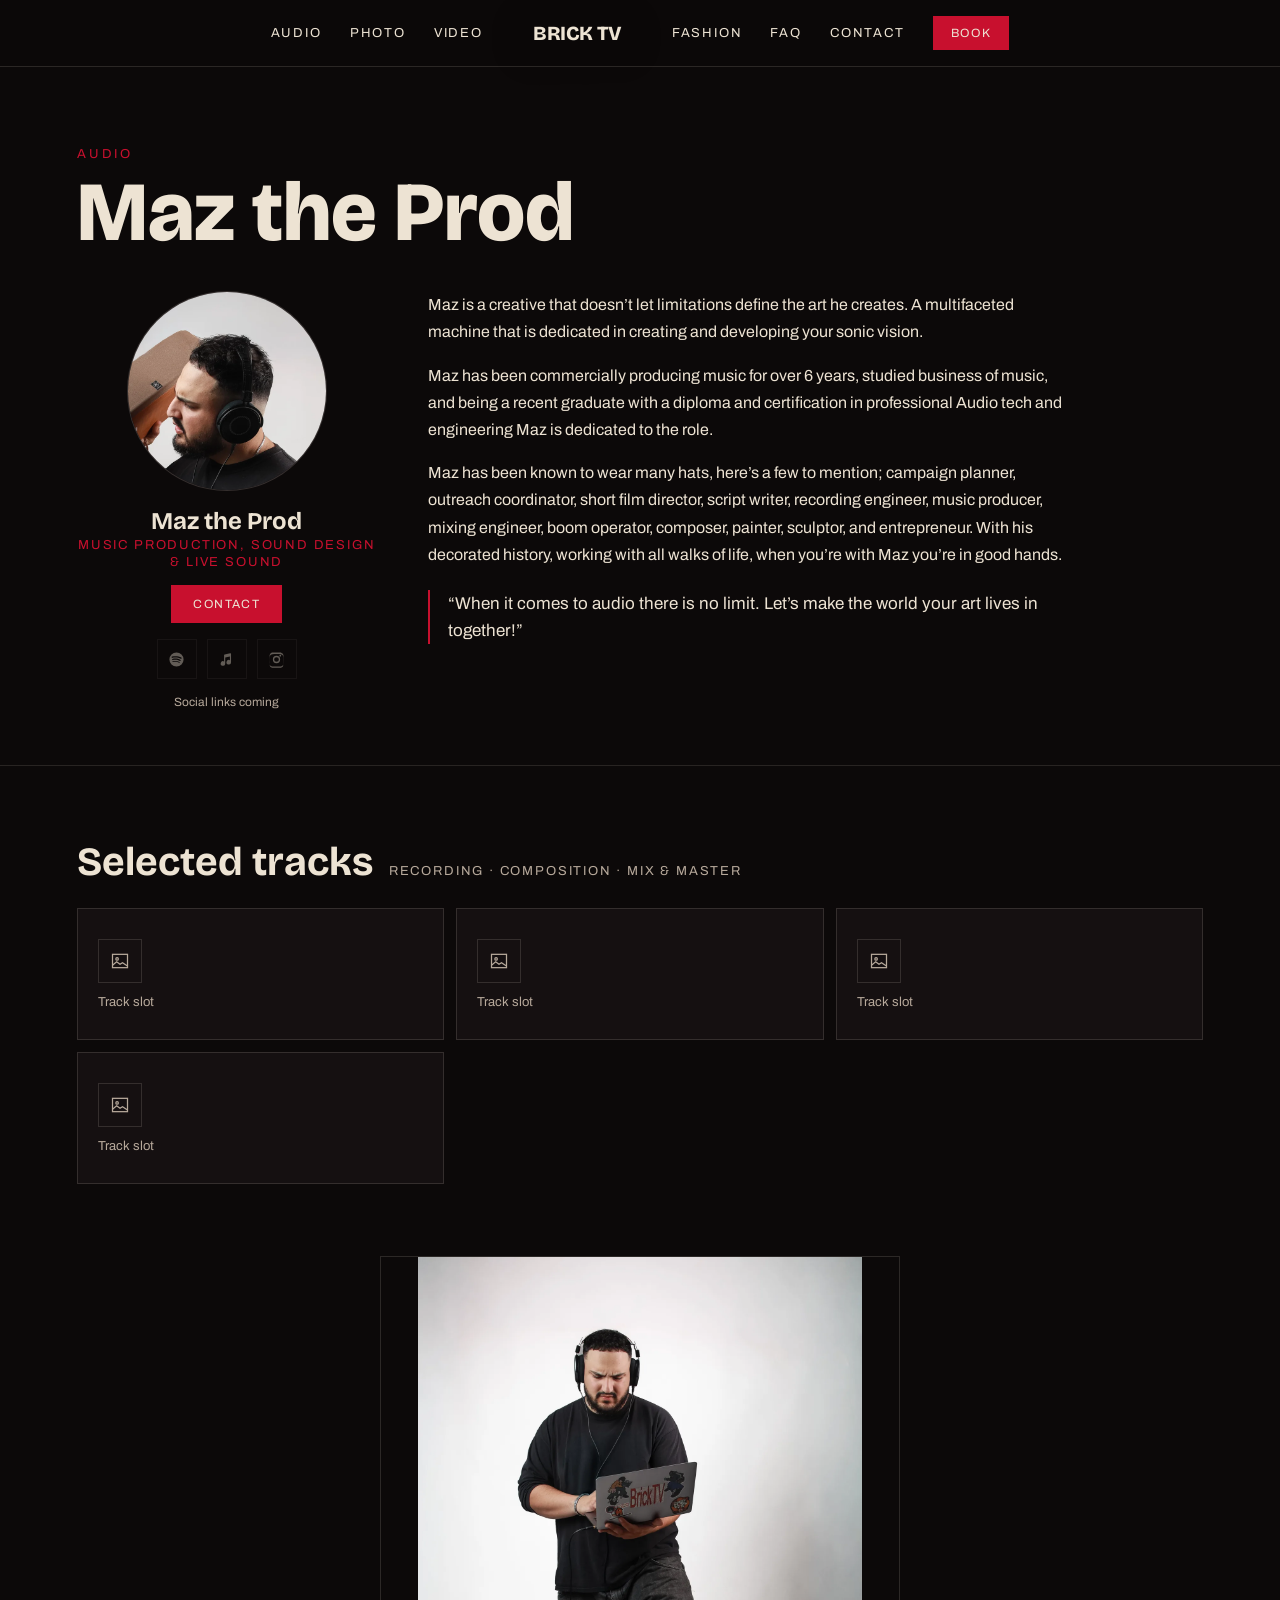
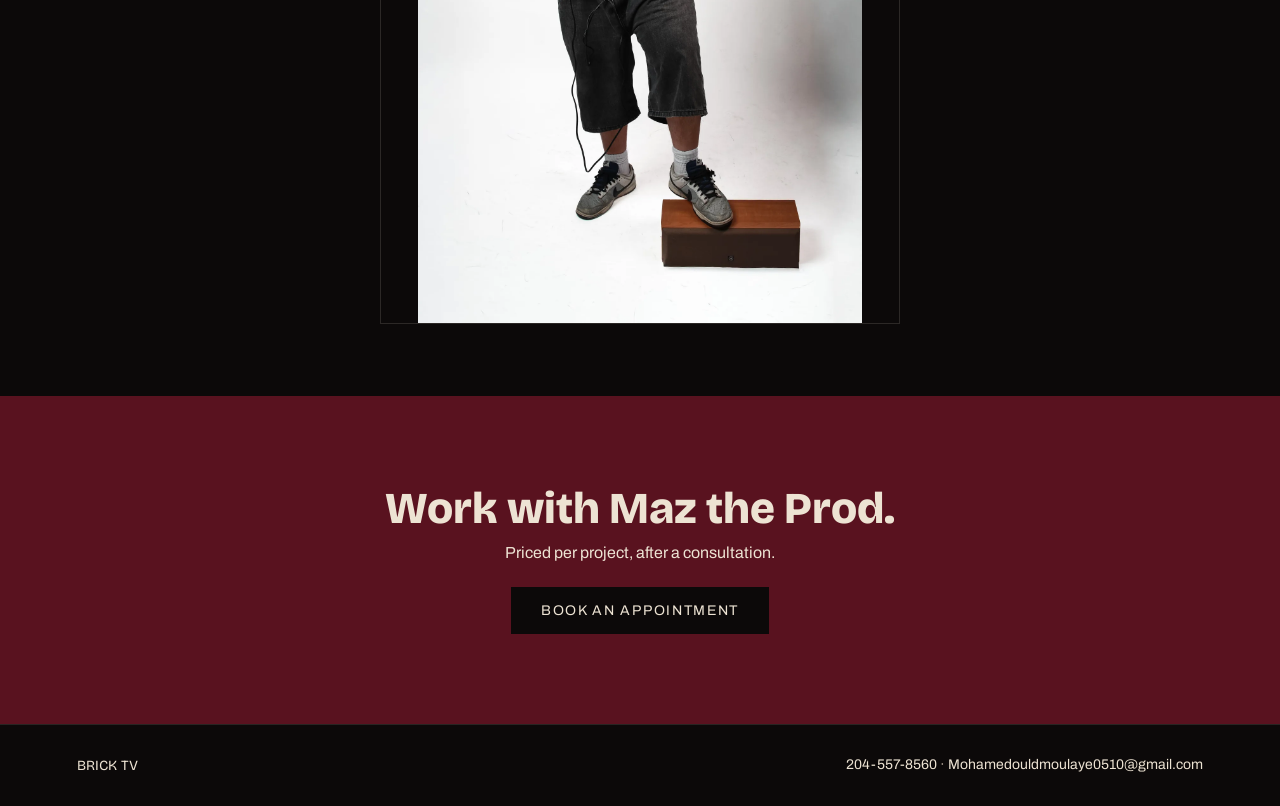
==== commit 0063c661: "Add the crew photography and Loic's portfolio The client sent five zips of originals: 40 images, 46." ====
--- a/audio.html
+++ b/audio.html
@@ -40,7 +40,7 @@
 
   <section class="artist-intro">
     <div class="artist-card">
-      <span class="headshot headshot--lg" aria-hidden="true">MZ</span>
+      <img class="headshot headshot--lg" src="assets/uploads/portrait-maz.webp" alt="" width="200" height="200">
       <div>
         <strong class="artist-card__name">Maz the Prod</strong>
         <span class="artist-card__role">Music production, sound design &amp; live sound</span>
--- a/assets/css/site.css
+++ b/assets/css/site.css
@@ -323,14 +323,18 @@
 /* ==========================================================================
    Crew row (Home)
    ========================================================================== */
+/* Four columns that line up with the craft cards above. As a flex row the
+   four members stopped around 40% of the width while the grid above spanned
+   the full width, which read as a broken row rather than a deliberate one. */
 .crew {
-  display: flex; gap: clamp(18px,3.5vw,44px);
-  flex-wrap: wrap; justify-content: flex-start;
+  display: grid;
+  grid-template-columns: repeat(auto-fit, minmax(160px, 1fr));
+  gap: clamp(18px,3.5vw,44px);
   width: 100%; height: auto;
 }
 .crew__member {
   display: flex; flex-direction: column; align-items: center;
-  gap: 12px; width: 150px; text-align: center;
+  gap: 12px; text-align: center; min-width: 0;
 }
 .crew__member strong { display: block; font-size: 16px; }
 .crew__member .role { font-size: 12.5px; color: var(--bone-muted); }
@@ -906,3 +910,10 @@
    removes this class and restores the full-height cinematic hero. */
 .hero--bare { min-height: min(68vh, 600px); }
 .hero--bare .hero__content { padding-top: clamp(64px, 12vh, 130px); }
+
+/* The feature image is a portrait frame, so at full content width it renders
+   1280x1600 and swallows the page. Cap it and centre it instead. */
+.feature .grid { max-width: 520px; margin: 0 auto; }
+.feature .shot { aspect-ratio: auto; }
+.feature .shot img { width: 100%; height: auto; max-height: 74vh; object-fit: contain; }
+.feature .slot { max-width: 520px; margin: 0 auto; }
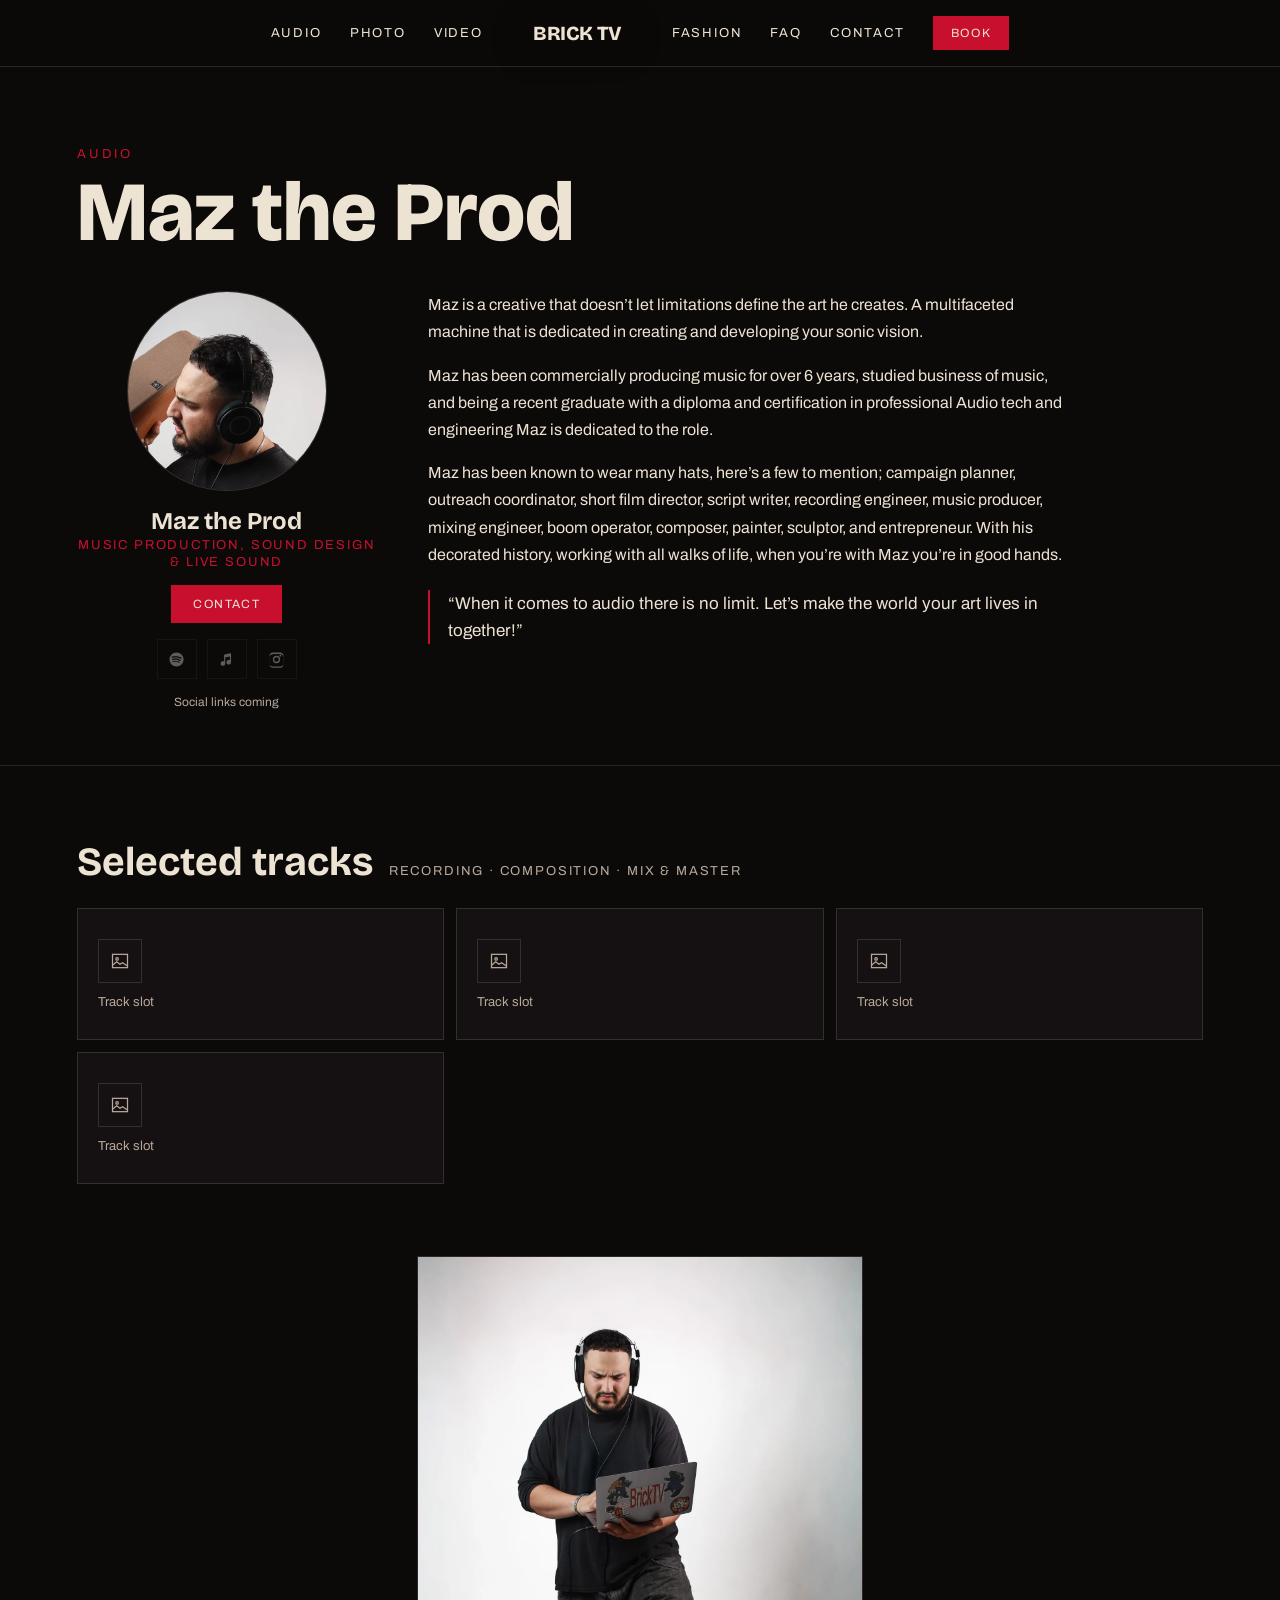
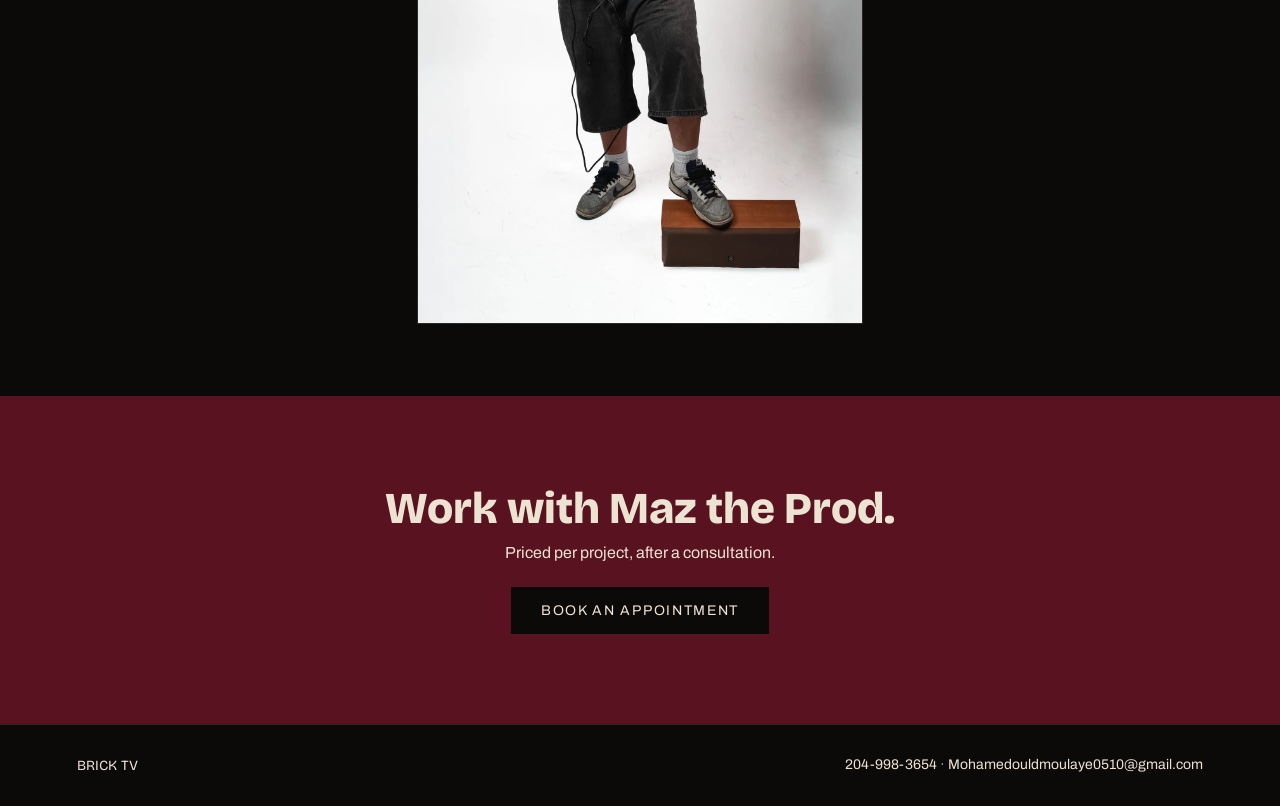
==== commit 1e7c0e41: "Add the eyecandy hero, fix crew spacing, update contact number The hero now runs the nine eyecandy f" ====
--- a/audio.html
+++ b/audio.html
@@ -85,7 +85,7 @@
 
   <footer class="footer footer--compact">
     <span class="footer__wordmark">BRICK TV</span>
-    <span><a href="tel:2045578560">204-557-8560</a> &middot; <a href="mailto:Mohamedouldmoulaye0510@gmail.com">Mohamedouldmoulaye0510@gmail.com</a></span>
+    <span><a href="tel:2049983654">204-998-3654</a> &middot; <a href="mailto:Mohamedouldmoulaye0510@gmail.com">Mohamedouldmoulaye0510@gmail.com</a></span>
   </footer>
 
 </div>
--- a/assets/css/site.css
+++ b/assets/css/site.css
@@ -215,18 +215,14 @@
   width: 100%; height: 100%;
   object-fit: cover; object-position: 50% 30%;
 }
-.hero__frames img:nth-child(1) {
-  opacity: 1;
-  animation: heroCycleFirst 21s infinite 0s, kenburns 21s linear infinite 0s;
-}
-.hero__frames img:nth-child(2) {
+/* Any number of frames, cross-faded by gallery.js. The old nth-child rules
+   hard-coded exactly three; the client now supplies nine. */
+.hero__frames img {
   opacity: 0;
-  animation: heroCycle 21s infinite 7s, kenburns 21s linear infinite 7s;
-}
-.hero__frames img:nth-child(3) {
-  opacity: 0; object-position: 50% 20%;
-  animation: heroCycle 21s infinite 14s, kenburns 21s linear infinite 14s;
-}
+  transition: opacity 1.6s ease;
+  animation: kenburns 28s linear infinite alternate;
+}
+.hero__frames img.is-active { opacity: 1; }
 /* Paused by IntersectionObserver when the hero scrolls out of view. */
 .hero--paused .hero__frames img { animation-play-state: paused; }
 
@@ -253,8 +249,6 @@
 }
 .hero__actions { display: flex; gap: 14px; margin-top: 26px; flex-wrap: wrap; }
 
-@keyframes heroCycle      { 0%{opacity:0} 6%{opacity:1} 33%{opacity:1} 40%{opacity:0} 100%{opacity:0} }
-@keyframes heroCycleFirst { 0%{opacity:1} 33%{opacity:1} 40%{opacity:0} 94%{opacity:0} 100%{opacity:1} }
 @keyframes kenburns       { 0%{transform:scale(1.02) translateY(0)} 100%{transform:scale(1.14) translateY(-2%)} }
 @keyframes drift          { 0%{background-position:0 0} 100%{background-position:112px 0} }
 
@@ -328,10 +322,14 @@
    the full width, which read as a broken row rather than a deliberate one. */
 .crew {
   display: grid;
-  grid-template-columns: repeat(auto-fit, minmax(160px, 1fr));
-  gap: clamp(18px,3.5vw,44px);
+  /* Exactly four columns, not auto-fit: auto-fit sized tracks to the minimum
+     and packed the four members to the left, leaving the right half blank. */
+  grid-template-columns: repeat(4, minmax(0, 1fr));
+  gap: clamp(20px,3vw,48px);
   width: 100%; height: auto;
 }
+@media (max-width: 900px) { .crew { grid-template-columns: repeat(2, minmax(0,1fr)); } }
+@media (max-width: 430px) { .crew { grid-template-columns: minmax(0,1fr); } }
 .crew__member {
   display: flex; flex-direction: column; align-items: center;
   gap: 12px; text-align: center; min-width: 0;
@@ -713,10 +711,8 @@
 @media (prefers-reduced-motion: reduce) {
   html { scroll-behavior: auto; }
   .checkerboard { animation: none; }
-  .hero__frames img { animation: none; }
-  .hero__frames img:nth-child(1) { opacity: 1; }
-  .hero__frames img:nth-child(2),
-  .hero__frames img:nth-child(3) { opacity: 0; }
+  .hero__frames img { animation: none; transition: none; }
+  .hero__frames img.is-active { opacity: 1; }
   .craft-card img { transition: none; }
   * { animation-duration: .001ms !important; animation-iteration-count: 1 !important; }
 }
@@ -792,6 +788,7 @@
 .grid--video { grid-template-columns: repeat(auto-fit, minmax(300px,1fr)); }
 .grid--photo { grid-template-columns: repeat(auto-fit, minmax(260px,1fr)); gap: 14px; }
 .grid--audio { grid-template-columns: repeat(auto-fit, minmax(280px,1fr)); gap: 12px; }
+.grid--fashion { grid-template-columns: repeat(auto-fit, minmax(260px,1fr)); gap: 14px; }
 
 /* ==========================================================================
    Slot - the empty state of a CMS-populated grid.
@@ -889,12 +886,7 @@
   gap: clamp(24px,4vw,48px); align-items: start;
 }
 
-/* A lone hero frame has nothing to cross-fade with, so hold it steady and
-   keep only the Ken Burns drift. */
-.hero__frames--single img:nth-child(1) {
-  opacity: 1;
-  animation: kenburns 21s linear infinite 0s;
-}
+
 
 /* The contact email is a single 31-character token. Below ~360px it cannot fit
    beside the 38px icon tile, so let it break rather than push the page wide. */
@@ -913,7 +905,12 @@
 
 /* The feature image is a portrait frame, so at full content width it renders
    1280x1600 and swallows the page. Cap it and centre it instead. */
-.feature .grid { max-width: 520px; margin: 0 auto; }
-.feature .shot { aspect-ratio: auto; }
-.feature .shot img { width: 100%; height: auto; max-height: 74vh; object-fit: contain; }
-.feature .slot { max-width: 520px; margin: 0 auto; }
+/* Cap the feature by HEIGHT, not width, so a portrait stays a sensible column
+   while a landscape still (Dr. JPEG's) is allowed to run wide.
+   Flex, not grid: as a grid item `width:max-content` sized the column to the
+   image's natural 1800px and `max-width:100%` then resolved against that, so
+   the page overflowed. In a flex row the item shrinks to the container. */
+.feature .grid { display: flex; justify-content: center; }
+.feature .shot { aspect-ratio: auto; min-width: 0; max-width: 100%; }
+.feature .shot img { width: auto; max-width: 100%; height: auto; max-height: 74vh; }
+.feature .slot { max-width: 520px; margin: 0 auto; width: 100%; }
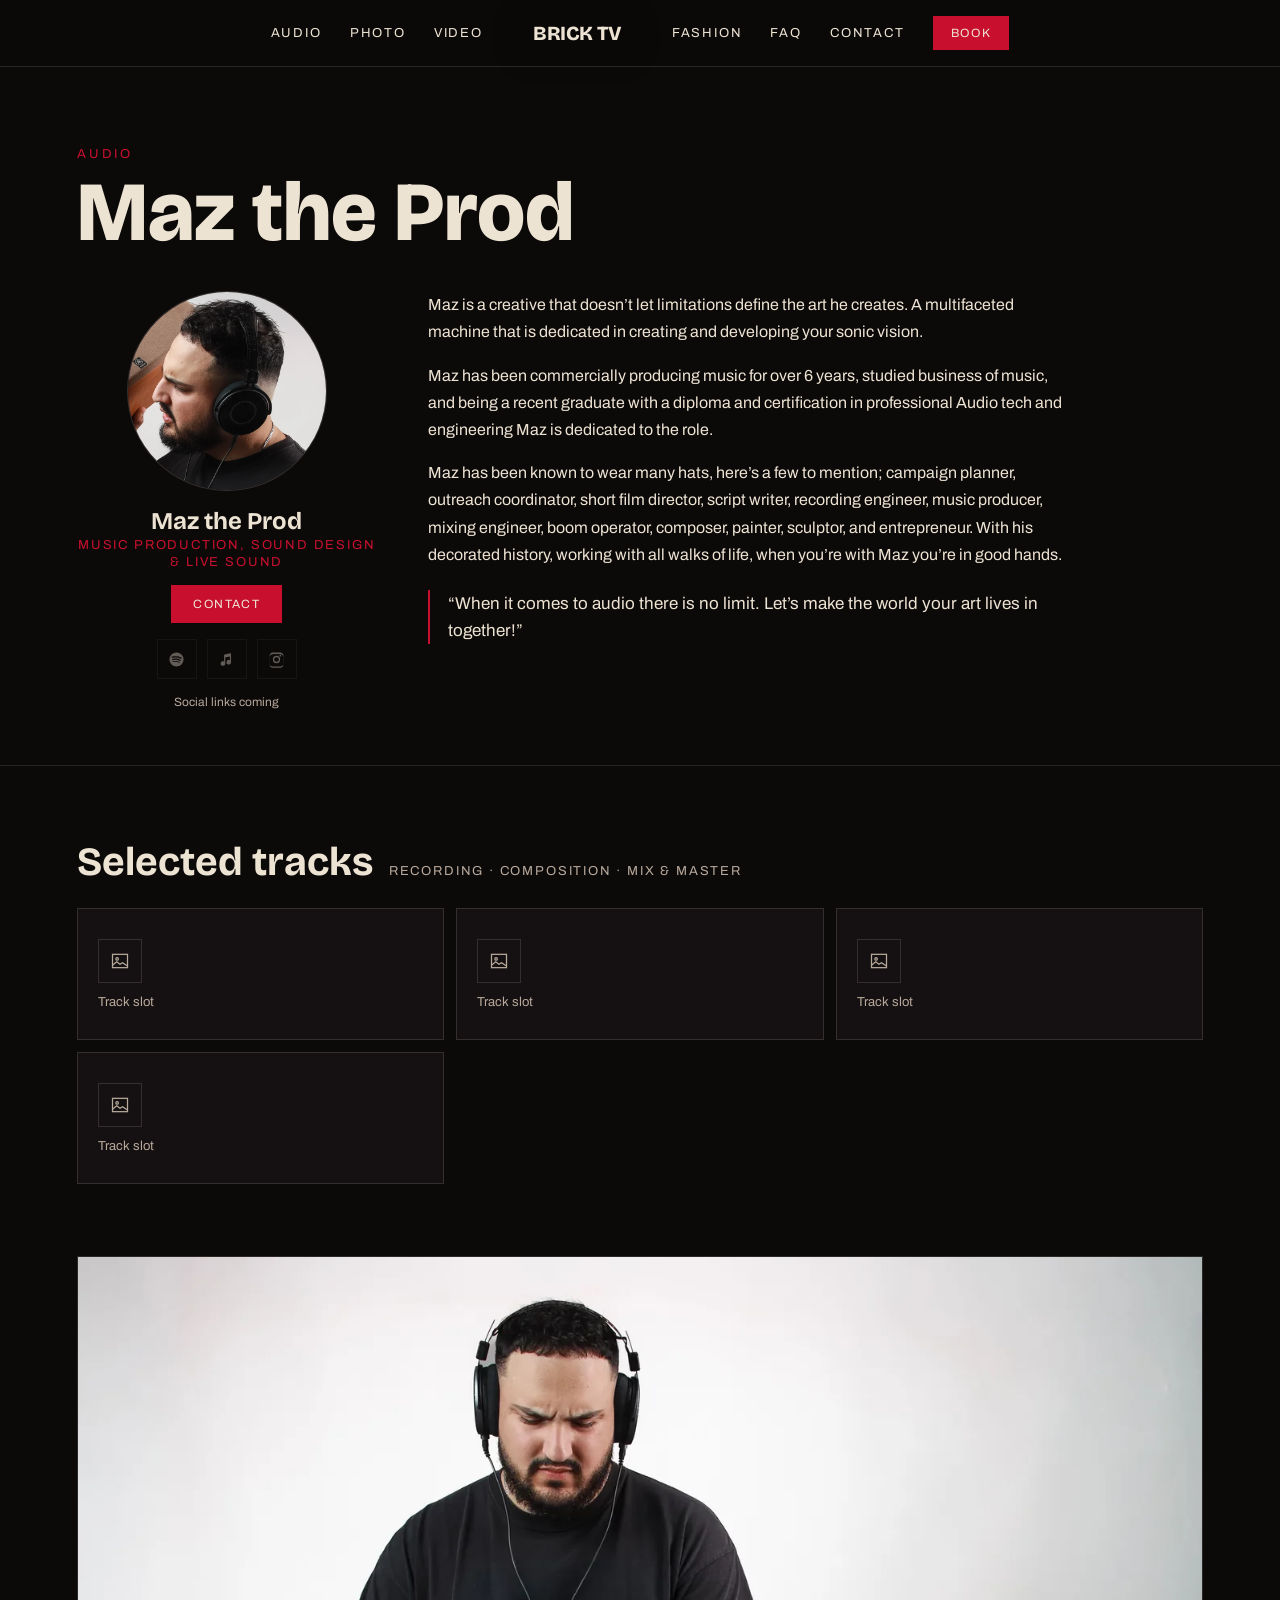
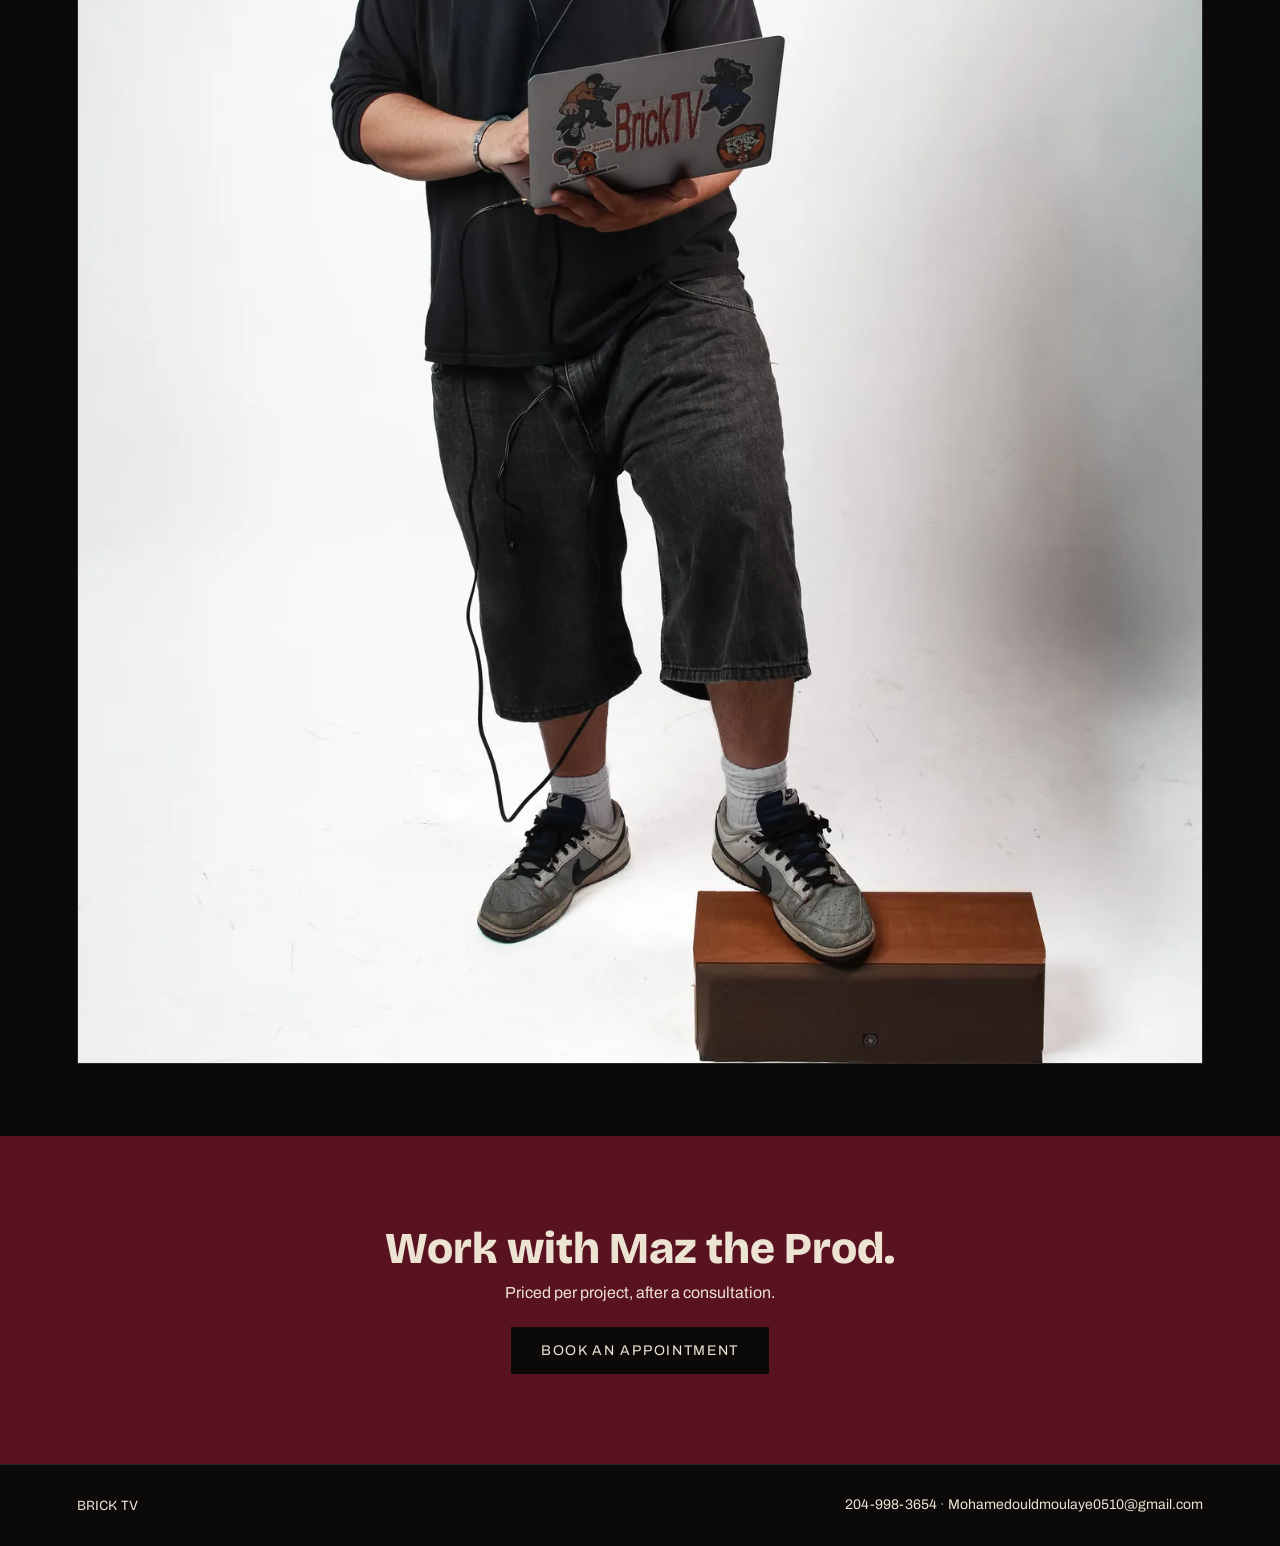
==== commit b658a741: "Stop serving the CMS media folder as immutable assets/uploads/ carried Cache-Control: immutable, max" ====
--- a/audio.html
+++ b/audio.html
@@ -40,7 +40,7 @@
 
   <section class="artist-intro">
     <div class="artist-card">
-      <img class="headshot headshot--lg" src="assets/uploads/portrait-maz.webp" alt="" width="200" height="200">
+      <img class="headshot headshot--lg" src="assets/uploads/portrait-maz-v2.webp" alt="" width="200" height="200">
       <div>
         <strong class="artist-card__name">Maz the Prod</strong>
         <span class="artist-card__role">Music production, sound design &amp; live sound</span>
--- a/assets/css/site.css
+++ b/assets/css/site.css
@@ -905,12 +905,12 @@
 
 /* The feature image is a portrait frame, so at full content width it renders
    1280x1600 and swallows the page. Cap it and centre it instead. */
-/* Cap the feature by HEIGHT, not width, so a portrait stays a sensible column
-   while a landscape still (Dr. JPEG's) is allowed to run wide.
-   Flex, not grid: as a grid item `width:max-content` sized the column to the
-   image's natural 1800px and `max-width:100%` then resolved against that, so
-   the page overflowed. In a flex row the item shrinks to the container. */
-.feature .grid { display: flex; justify-content: center; }
-.feature .shot { aspect-ratio: auto; min-width: 0; max-width: 100%; }
-.feature .shot img { width: auto; max-width: 100%; height: auto; max-height: 74vh; }
+/* The feature runs the full content width - the client wants it big. A portrait
+   holds 4:5, a landscape holds 16:9 so it stays wide instead of towering.
+   gallery.js tags the landscape case from the image's own dimensions, so a
+   replacement uploaded through the CMS sizes itself with no code change. */
+.feature .grid { display: block; }
+.feature .shot { aspect-ratio: 4/5; width: 100%; max-width: 100%; margin: 0; }
+.feature .shot img { width: 100%; height: 100%; object-fit: cover; }
+.feature .shot.is-landscape { aspect-ratio: 16/9; }
 .feature .slot { max-width: 520px; margin: 0 auto; width: 100%; }
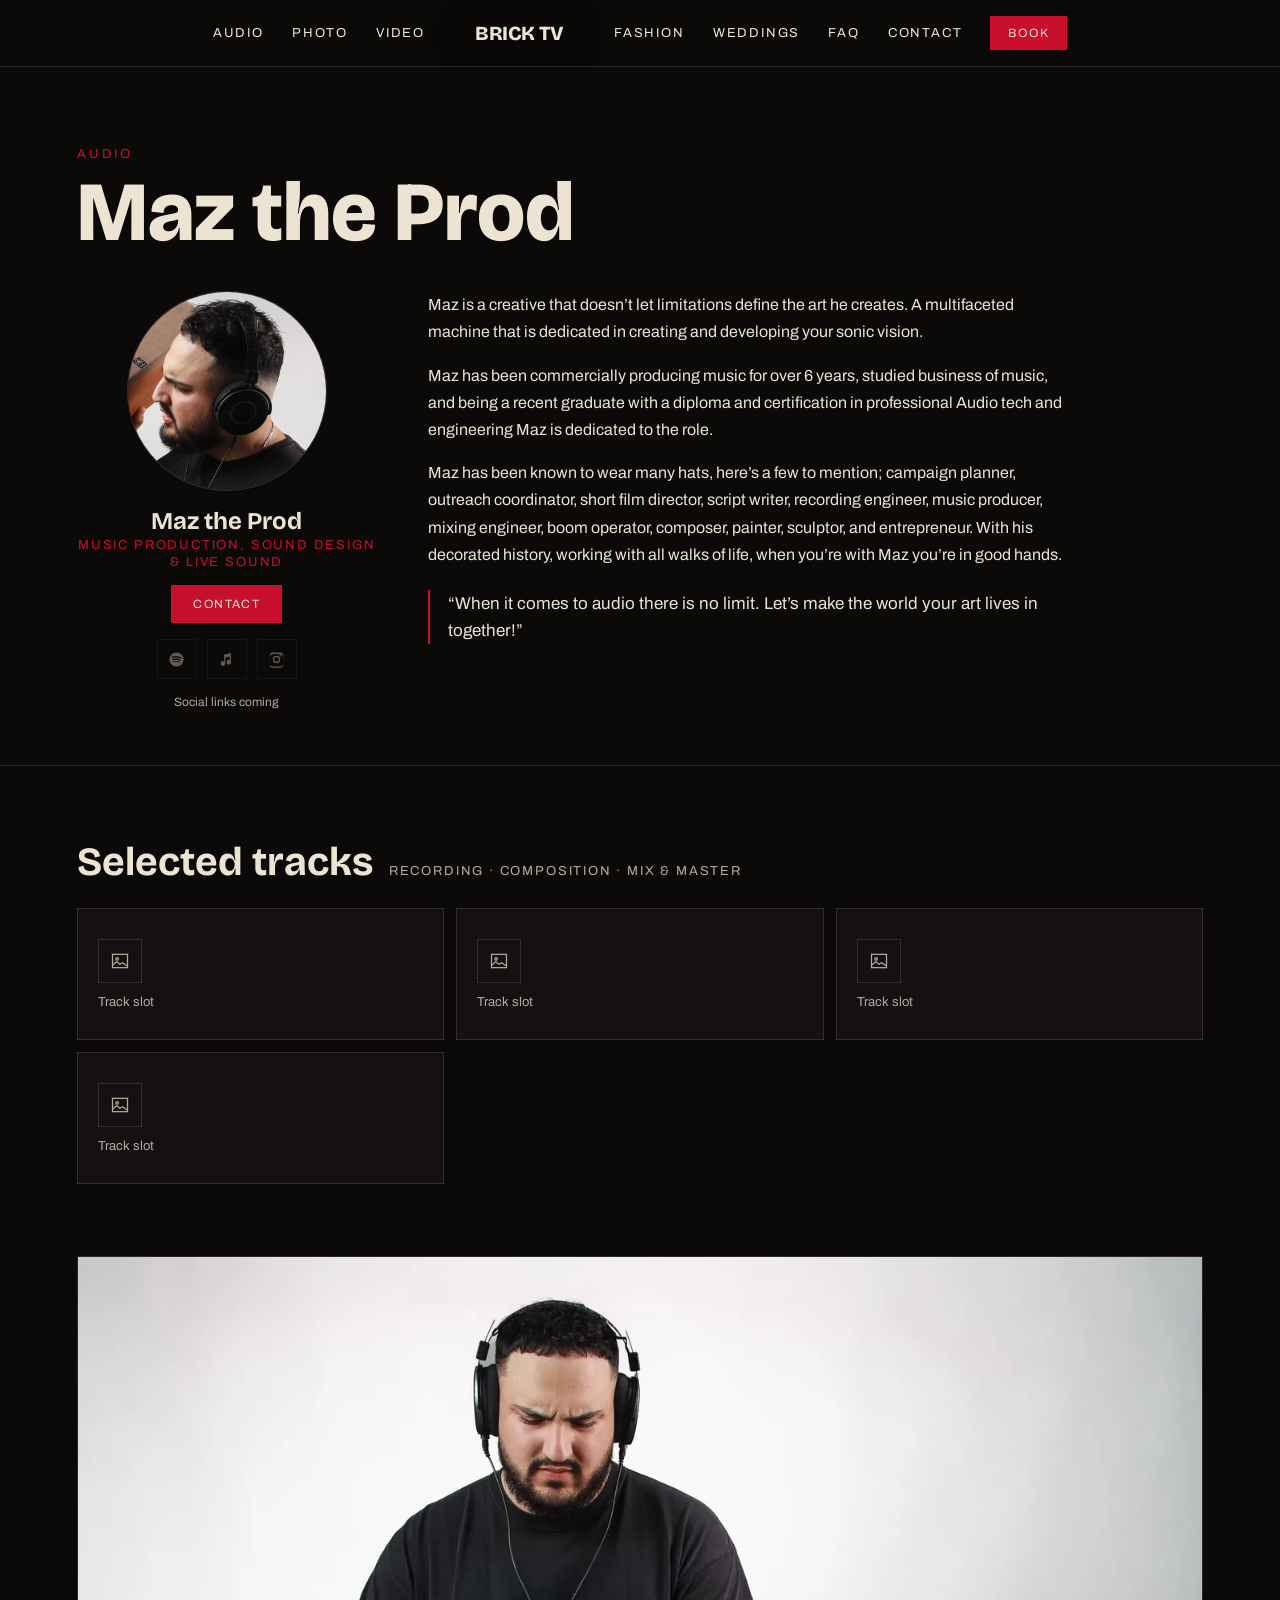
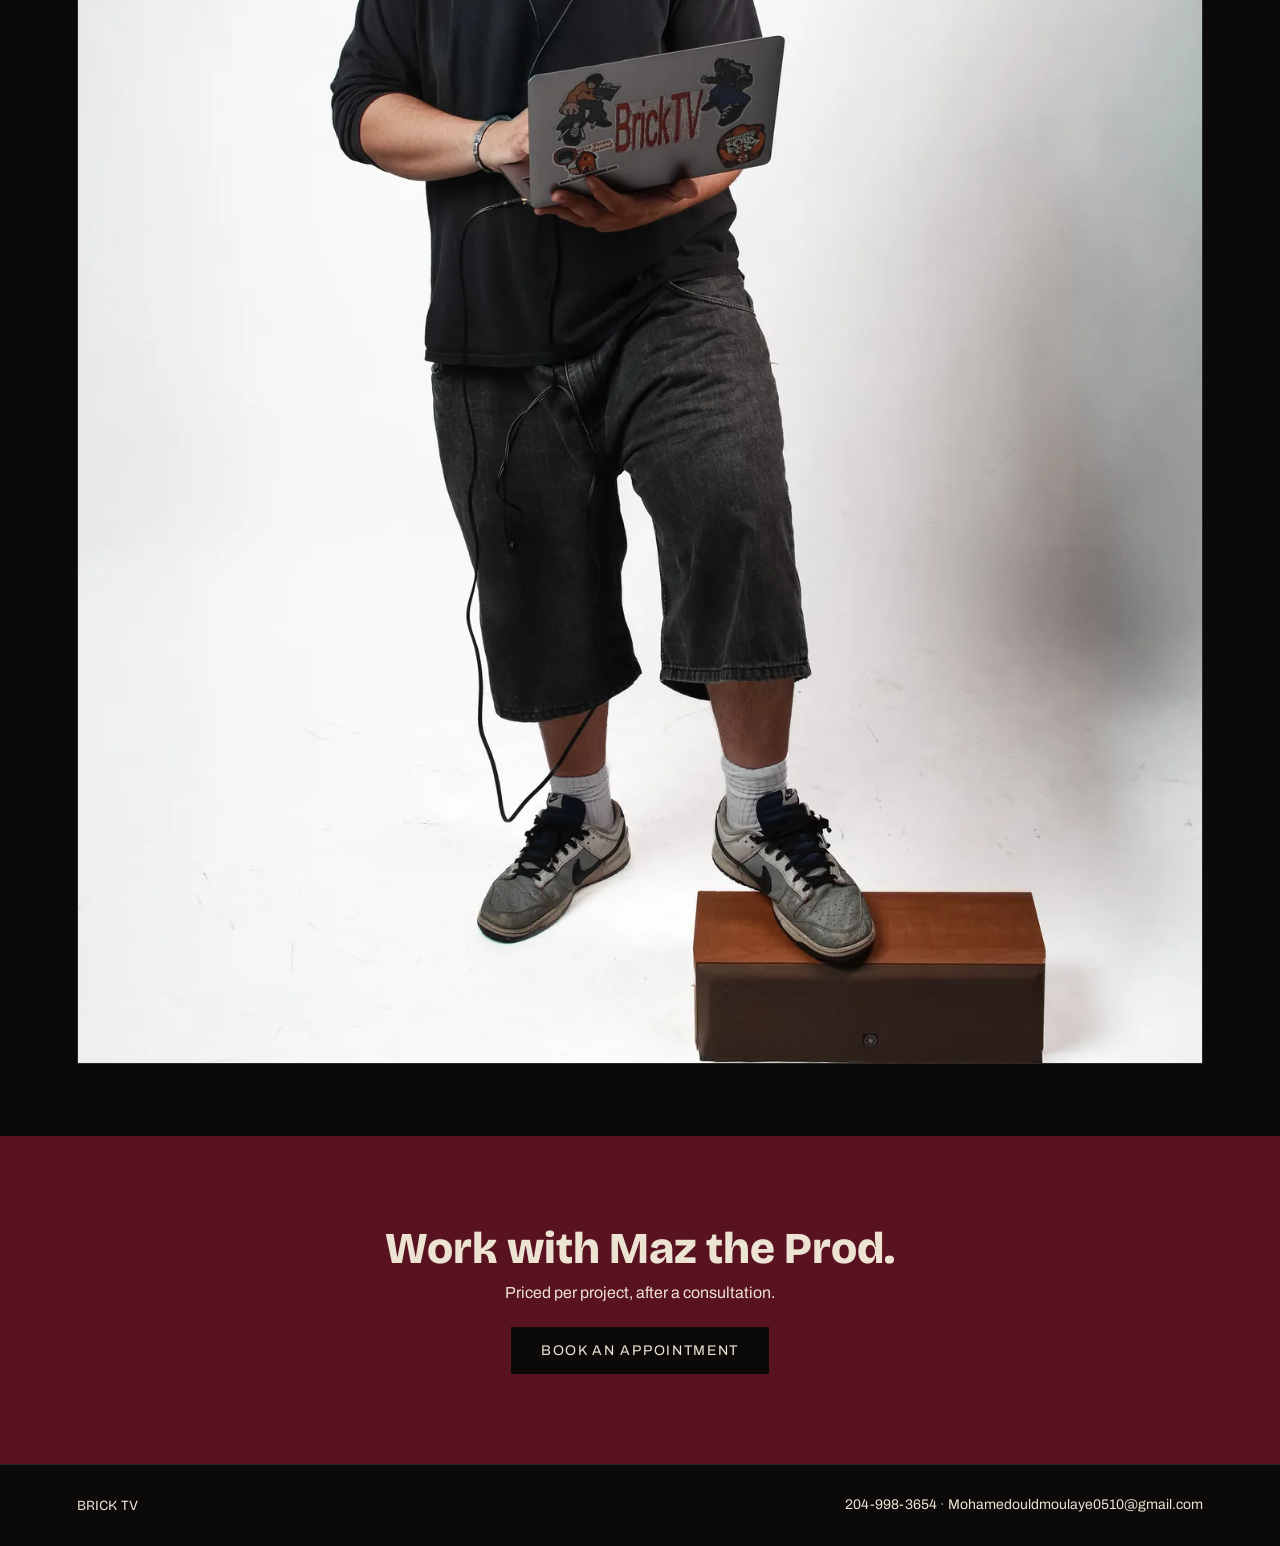
==== commit 2c429040: "Build the Wedding Packages page and wire it to the CMS The client picked Concept A, the editorial on" ====
--- a/audio.html
+++ b/audio.html
@@ -25,6 +25,7 @@
       <a href="photo.html">Photo</a>
       <a href="video.html">Video</a>
       <a href="fashion.html">Fashion</a>
+      <a href="wedding.html">Weddings</a>
       <a href="faq.html">FAQ</a>
       <a href="contact.html">Contact</a>
     </div>
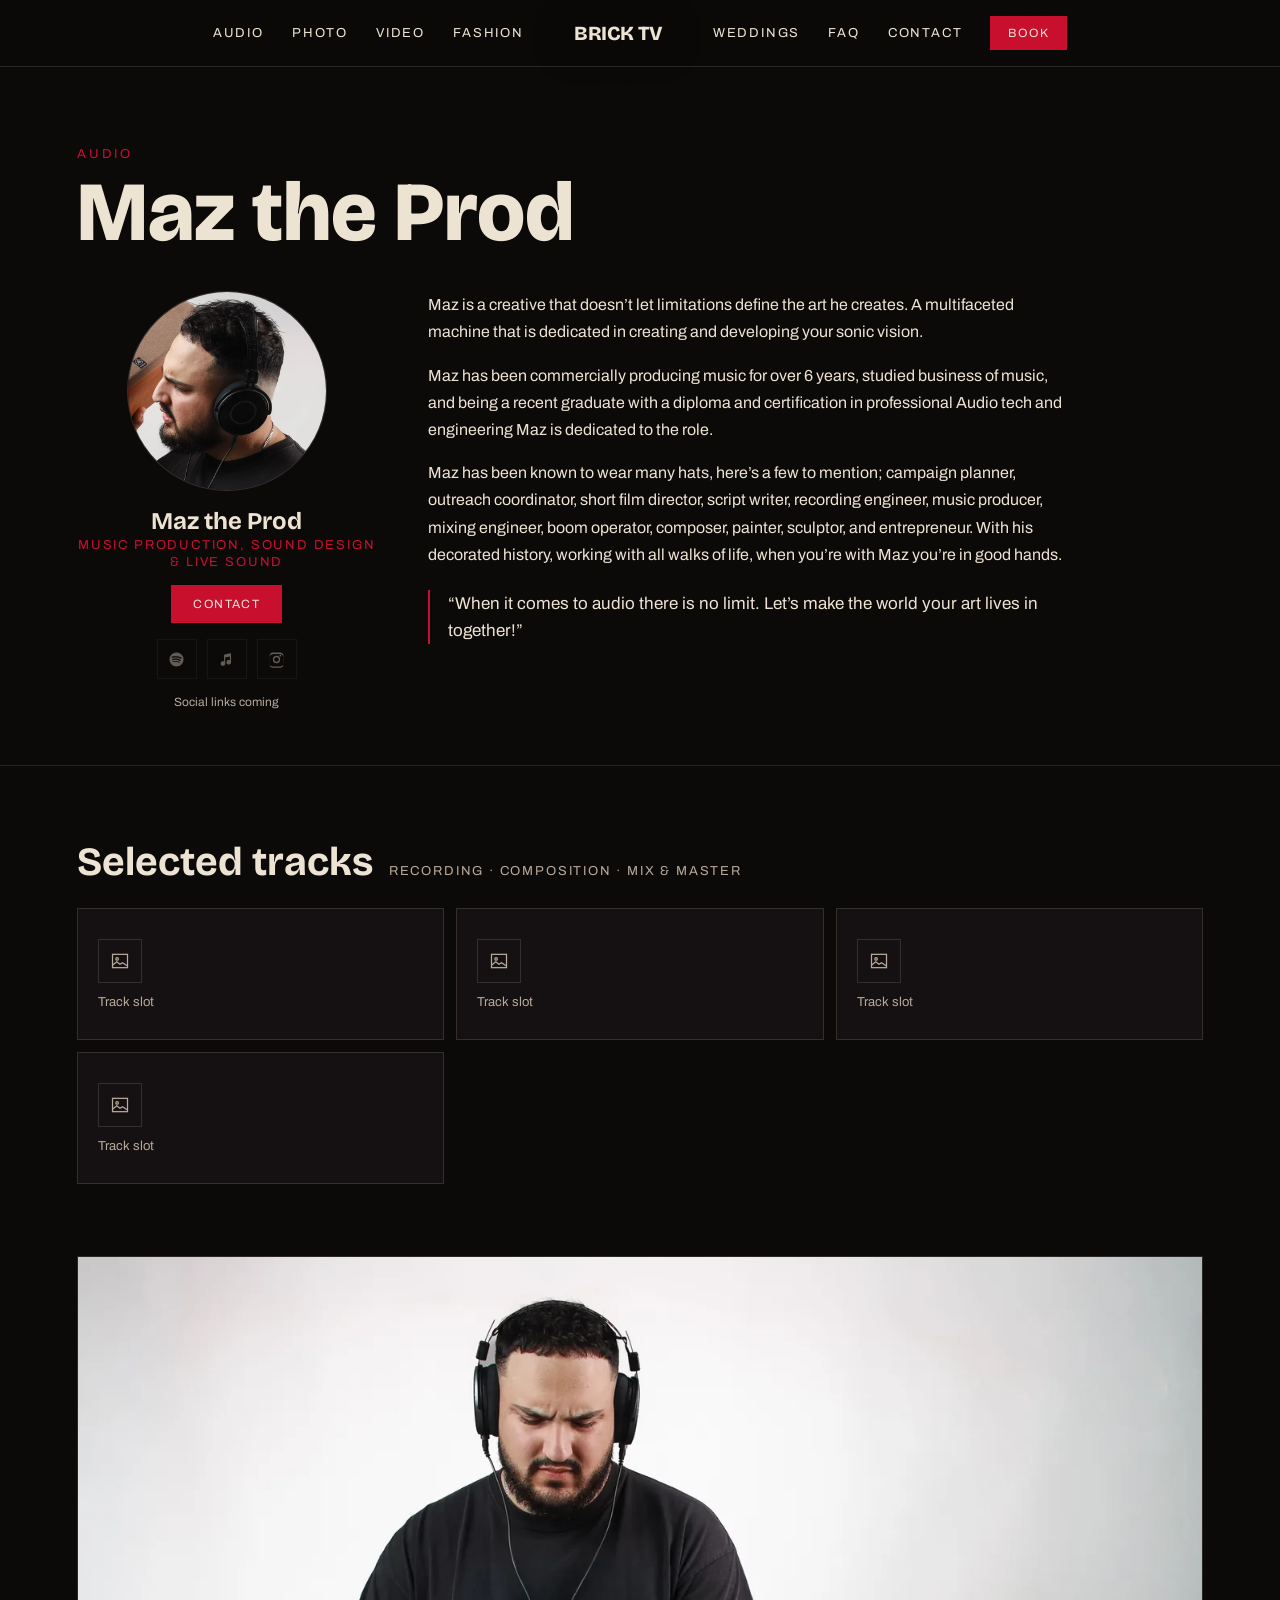
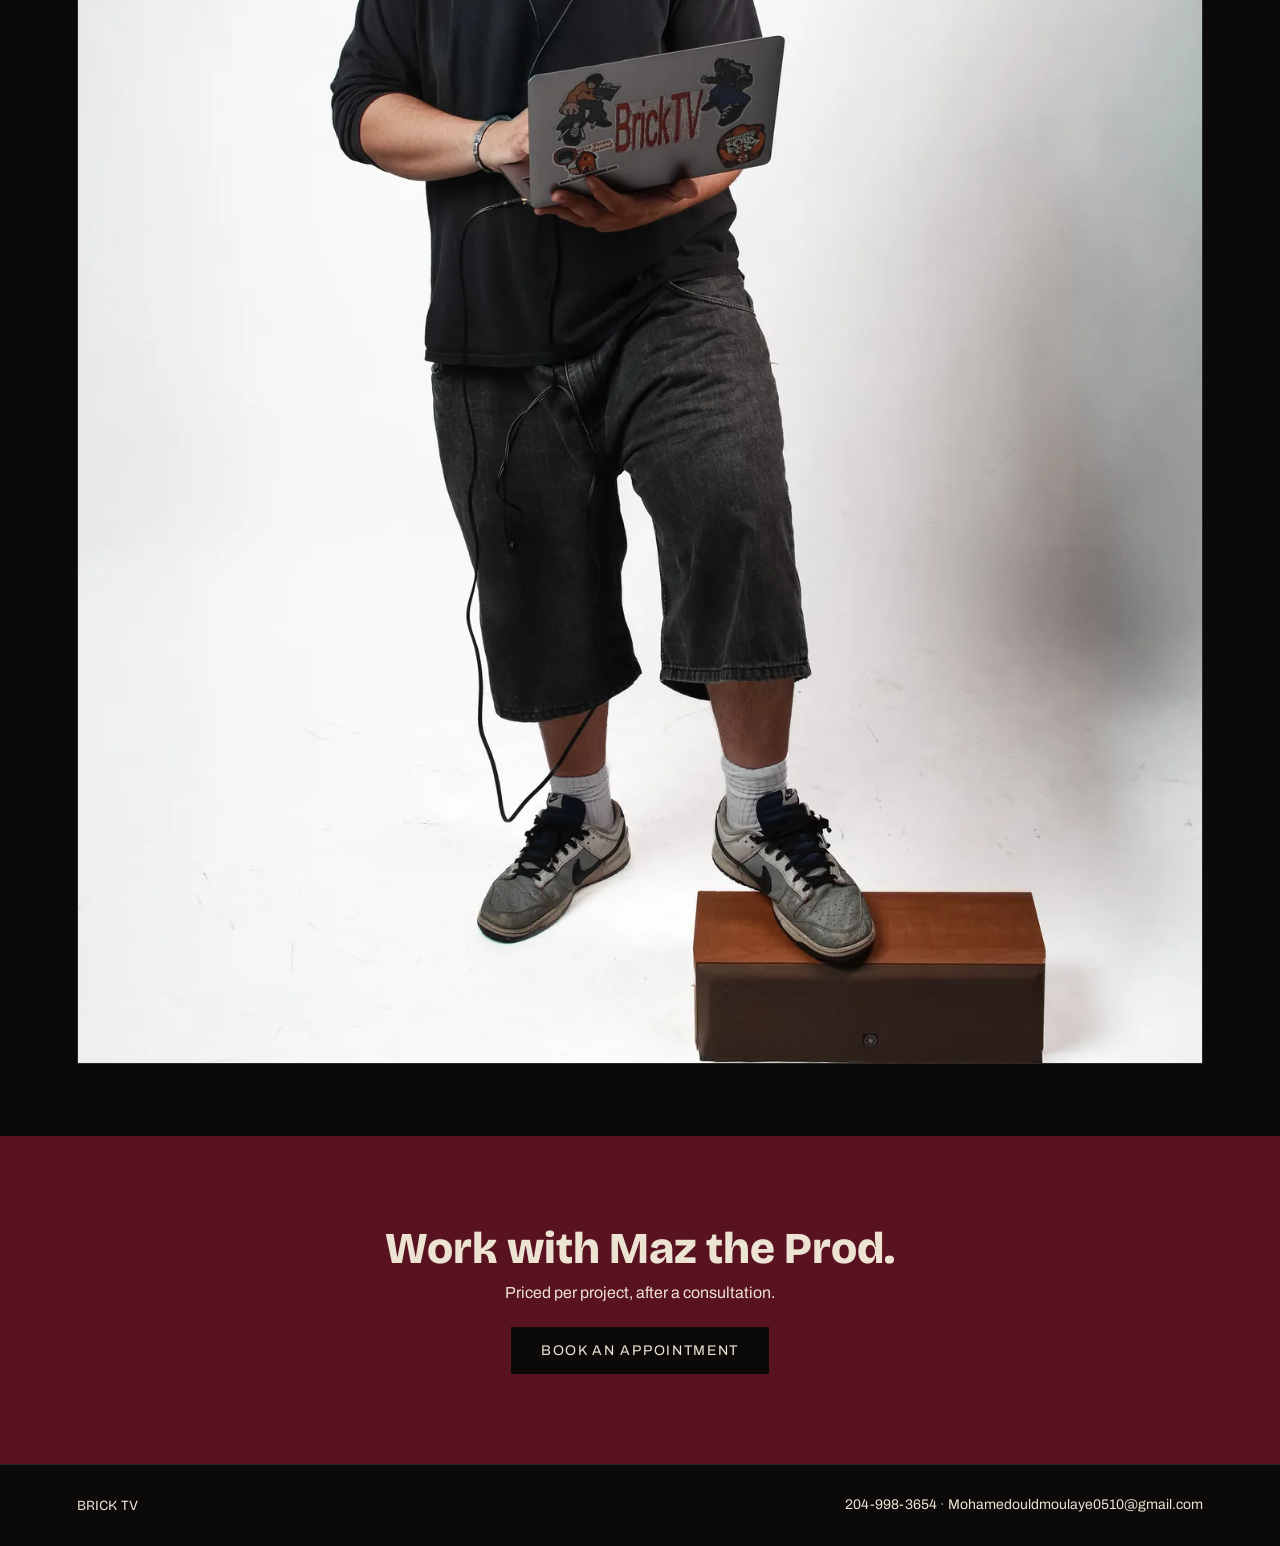
==== commit 35a1ce52: "Flush the cached stylesheet so the new nav actually reaches browsers Last push versioned gallery.js " ====
--- a/audio.html
+++ b/audio.html
@@ -9,7 +9,7 @@
 <link rel="preload" href="assets/fonts/bricolage-grotesque-latin.woff2" as="font" type="font/woff2" crossorigin>
 <link rel="preload" href="assets/fonts/archivo-latin.woff2" as="font" type="font/woff2" crossorigin>
 <link rel="stylesheet" href="assets/css/fonts.css">
-<link rel="stylesheet" href="assets/css/site.css">
+<link rel="stylesheet" href="assets/css/site.css?v=2">
 </head>
 <body>
 <a class="skip-link" href="#main">Skip to content</a>
@@ -91,6 +91,6 @@
 
 </div>
 <script src="assets/js/site.js"></script>
-<script src="assets/js/gallery.js"></script>
+<script src="assets/js/gallery.js?v=2"></script>
 </body>
 </html>
--- a/assets/css/site.css
+++ b/assets/css/site.css
@@ -155,9 +155,13 @@
 /* The link list dissolves on desktop so every item shares the nav's own gap,
    which is what puts the wordmark in the middle of the row. */
 .nav__links { display: contents; }
-.nav__links > a:nth-child(-n+3) { order: 1; }
+/* Four before the wordmark, the rest after: that puts the four crafts, which
+   are the four artists, together on one side and leaves Weddings, FAQ and
+   Contact with the Book button on the other. Adjust both numbers together if a
+   link is ever added or removed. */
+.nav__links > a:nth-child(-n+4) { order: 1; }
 .nav__wordmark { order: 2; font-size: 20px; margin: 0 clamp(6px,2vw,22px); }
-.nav__links > a:nth-child(n+4)  { order: 3; }
+.nav__links > a:nth-child(n+5)  { order: 3; }
 .nav__book {
   order: 4; font-family: var(--body); font-size: 12px;
   letter-spacing: .14em; text-transform: uppercase;
@@ -171,7 +175,11 @@
 /* Wordmark fallback for the plain (non-glitch) nav lockup */
 .nav__wordmark .wordmark { font-size: inherit; }
 
-@media (max-width: 640px) {
+/* Seven links plus the Book button stop fitting one row well above the old
+   640px switch: from there up to roughly 800px the button was dropping onto a
+   second row by itself, which reads as broken rather than responsive. The
+   drawer starts earlier instead. */
+@media (max-width: 820px) {
   .nav { justify-content: space-between; gap: 12px; padding: 12px 16px; }
   .nav__toggle {
     order: 1; display: inline-flex; flex-direction: column;
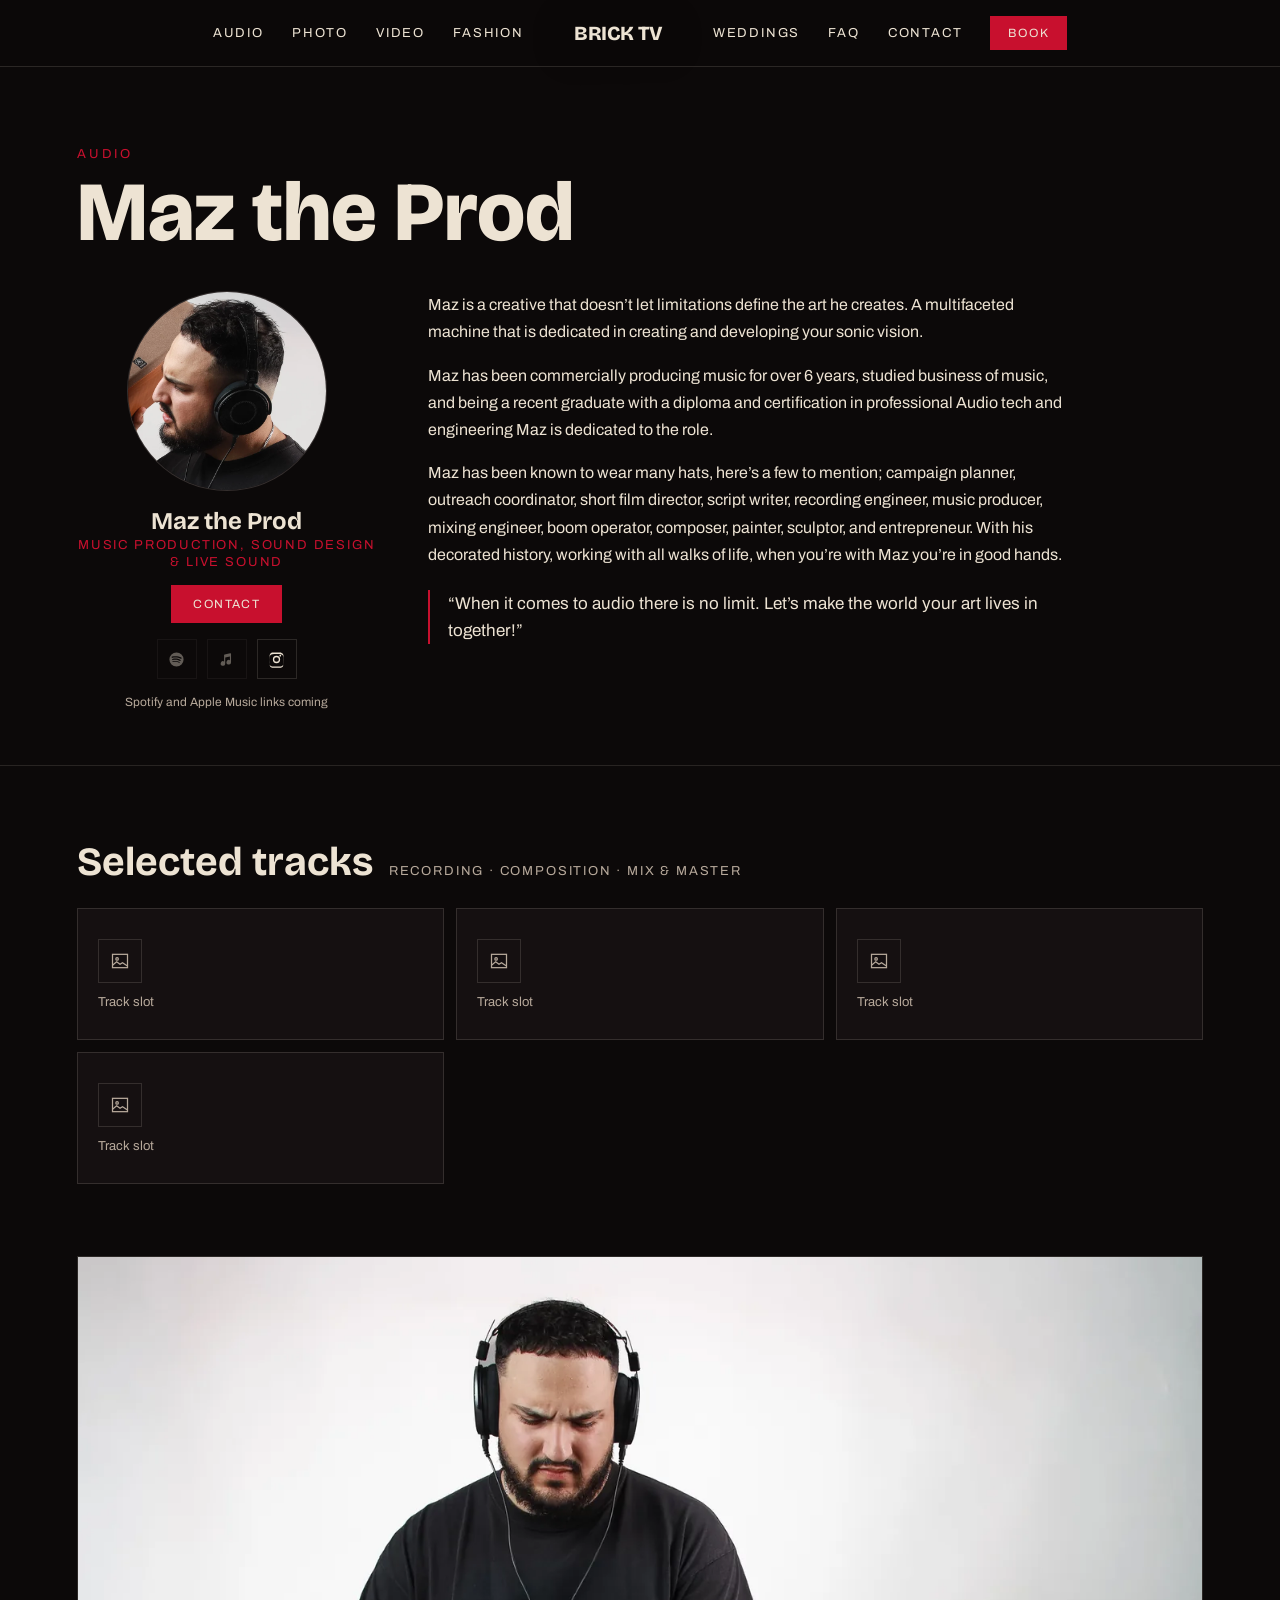
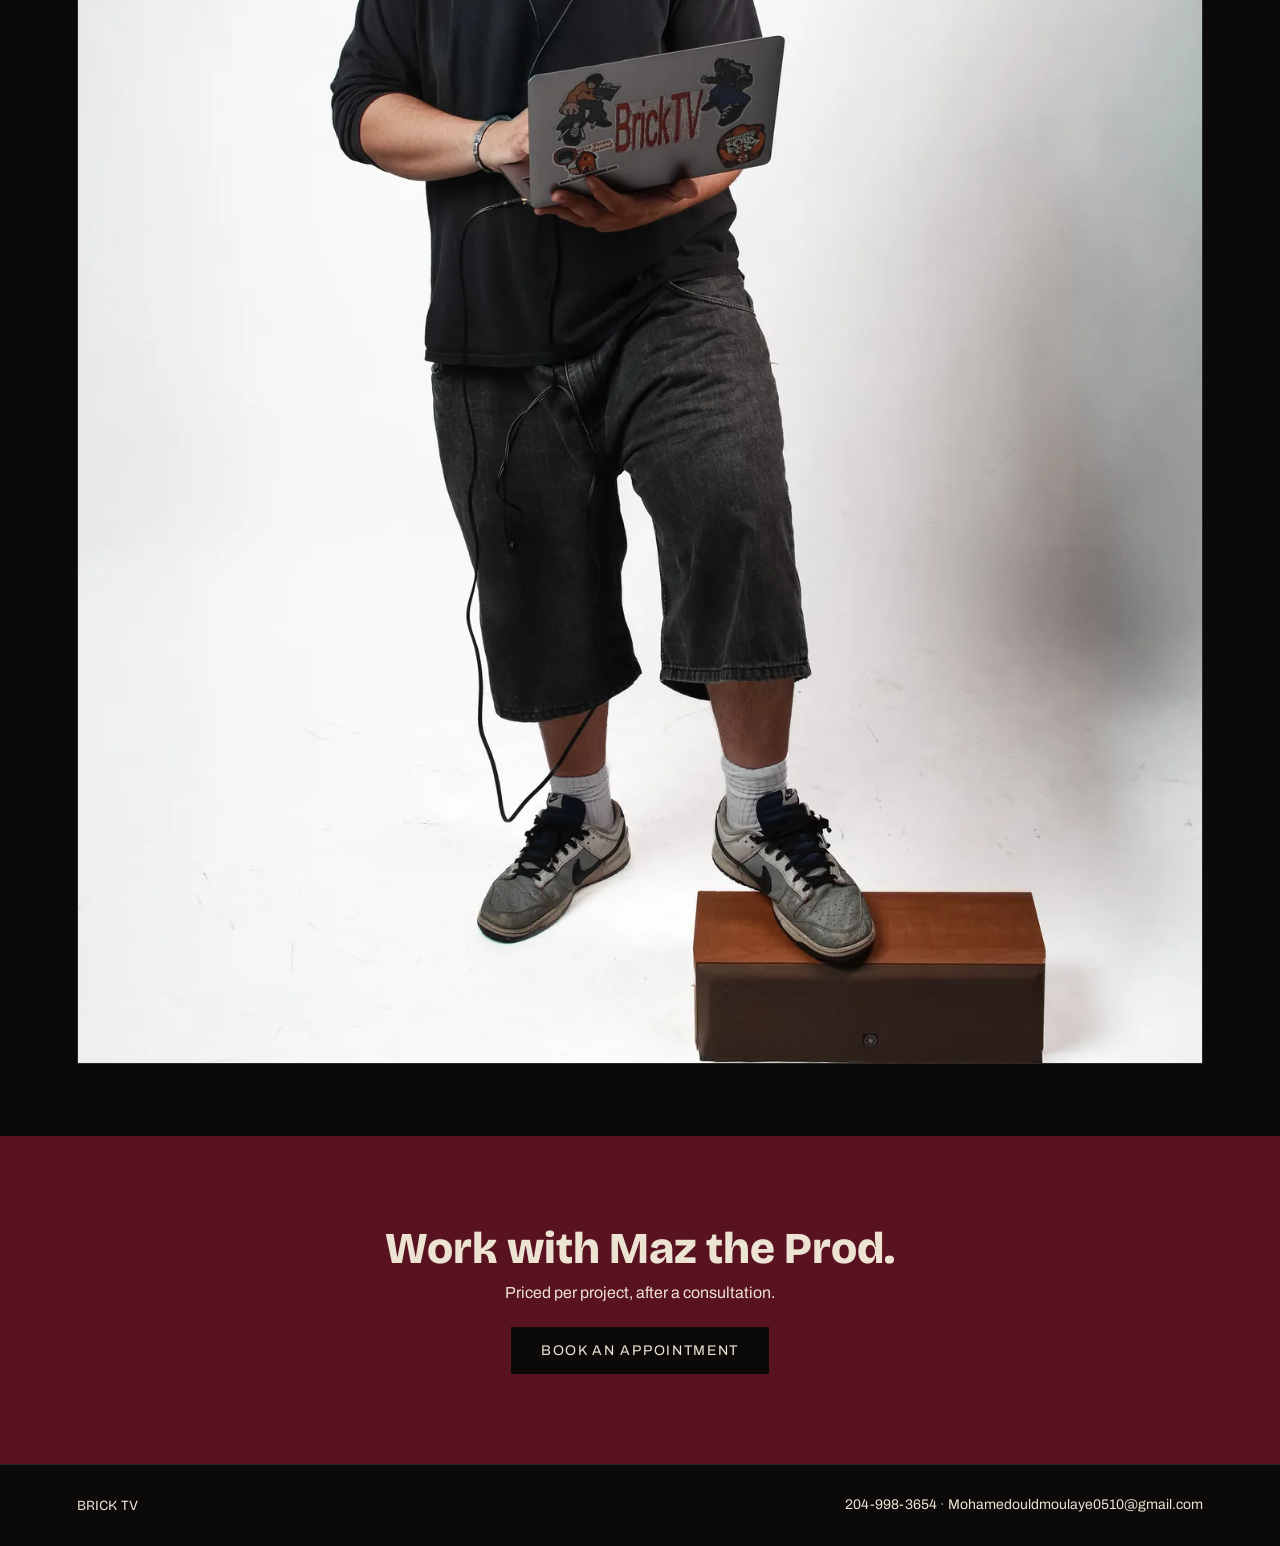
==== commit 1ca006d7: "Point booking at the new Calendly, and link the crew's socials The booking link becomes the free-con" ====
--- a/audio.html
+++ b/audio.html
@@ -47,8 +47,8 @@
         <span class="artist-card__role">Music production, sound design &amp; live sound</span>
       </div>
       <a class="btn btn--member" href="contact.html">Contact</a>
-      <div class="social-row"><span title="Spotify - link coming" aria-label="Spotify, link coming"><svg viewBox="0 0 24 24" aria-hidden="true"><path d="M12 2a10 10 0 1 0 0 20 10 10 0 0 0 0-20m4.59 14.43a.62.62 0 0 1-.86.2c-2.35-1.43-5.3-1.76-8.79-.96a.62.62 0 1 1-.28-1.22c3.81-.87 7.08-.5 9.72 1.12.3.18.39.57.21.86m1.22-2.73a.78.78 0 0 1-1.07.26c-2.69-1.66-6.79-2.14-9.97-1.17a.78.78 0 0 1-.45-1.49c3.63-1.1 8.15-.57 11.24 1.33.36.22.48.7.25 1.07m.1-2.84C14.7 8.94 9.4 8.77 6.32 9.7a.93.93 0 1 1-.54-1.79c3.54-1.07 9.4-.87 13.1 1.33a.94.94 0 0 1-.96 1.61z"/></svg></span><span title="Apple Music - link coming" aria-label="Apple Music, link coming"><svg viewBox="0 0 24 24" aria-hidden="true"><path d="M17.2 3.2 9.4 4.8a1 1 0 0 0-.8 1v9.05a3.2 3.2 0 1 0 1.6 2.77V9.03l6.6-1.36v5.43a3.2 3.2 0 1 0 1.6 2.77V4.18a1 1 0 0 0-1.2-.98"/></svg></span><span title="Instagram - link coming" aria-label="Instagram, link coming"><svg viewBox="0 0 24 24" aria-hidden="true"><path d="M12 2.2c3.2 0 3.6 0 4.9.07 1.2.05 1.8.25 2.2.42.6.22 1 .48 1.4.9.43.42.7.82.92 1.4.17.42.37 1.05.42 2.25.06 1.28.07 1.66.07 4.9s0 3.6-.07 4.9c-.05 1.2-.25 1.8-.42 2.2-.22.6-.5 1-.9 1.4-.43.43-.83.7-1.4.92-.42.17-1.05.37-2.25.42-1.28.06-1.66.07-4.9.07s-3.6 0-4.9-.07c-1.2-.05-1.8-.25-2.2-.42-.6-.22-1-.5-1.4-.9-.43-.43-.7-.83-.92-1.4-.17-.42-.37-1.05-.42-2.25C2.2 15.6 2.2 15.2 2.2 12s0-3.6.07-4.9c.05-1.2.25-1.8.42-2.2.22-.6.48-1 .9-1.4.42-.43.82-.7 1.4-.92.42-.17 1.05-.37 2.25-.42C8.4 2.2 8.8 2.2 12 2.2m0 2.16c-3.17 0-3.55.01-4.8.07-1.15.05-1.78.25-2.2.4-.55.22-.95.47-1.36.88-.4.4-.66.8-.87 1.36-.16.42-.36 1.05-.4 2.2-.07 1.25-.08 1.63-.08 4.8s0 3.55.07 4.8c.05 1.15.25 1.78.4 2.2.22.55.47.95.88 1.36.4.4.8.66 1.36.87.42.16 1.05.36 2.2.4 1.25.07 1.63.08 4.8.08s3.55 0 4.8-.07c1.15-.05 1.78-.25 2.2-.4.55-.22.95-.47 1.36-.88.4-.4.66-.8.87-1.36.16-.42.36-1.05.4-2.2.07-1.25.08-1.63.08-4.8s0-3.55-.07-4.8c-.05-1.15-.25-1.78-.4-2.2a3.5 3.5 0 0 0-.88-1.36 3.5 3.5 0 0 0-1.36-.87c-.42-.16-1.05-.36-2.2-.4-1.25-.07-1.63-.08-4.8-.08z"/><path d="M12 15.33a3.33 3.33 0 1 1 0-6.66 3.33 3.33 0 0 1 0 6.66m0-8.46a5.13 5.13 0 1 0 0 10.26 5.13 5.13 0 0 0 0-10.26z"/><circle cx="17.34" cy="6.66" r="1.2"/></svg></span></div>
-      <span class="social-note">Social links coming</span>
+      <div class="social-row"><span title="Spotify - link coming" aria-label="Spotify, link coming"><svg viewBox="0 0 24 24" aria-hidden="true"><path d="M12 2a10 10 0 1 0 0 20 10 10 0 0 0 0-20m4.59 14.43a.62.62 0 0 1-.86.2c-2.35-1.43-5.3-1.76-8.79-.96a.62.62 0 1 1-.28-1.22c3.81-.87 7.08-.5 9.72 1.12.3.18.39.57.21.86m1.22-2.73a.78.78 0 0 1-1.07.26c-2.69-1.66-6.79-2.14-9.97-1.17a.78.78 0 0 1-.45-1.49c3.63-1.1 8.15-.57 11.24 1.33.36.22.48.7.25 1.07m.1-2.84C14.7 8.94 9.4 8.77 6.32 9.7a.93.93 0 1 1-.54-1.79c3.54-1.07 9.4-.87 13.1 1.33a.94.94 0 0 1-.96 1.61z"/></svg></span><span title="Apple Music - link coming" aria-label="Apple Music, link coming"><svg viewBox="0 0 24 24" aria-hidden="true"><path d="M17.2 3.2 9.4 4.8a1 1 0 0 0-.8 1v9.05a3.2 3.2 0 1 0 1.6 2.77V9.03l6.6-1.36v5.43a3.2 3.2 0 1 0 1.6 2.77V4.18a1 1 0 0 0-1.2-.98"/></svg></span><a href="https://www.instagram.com/maztheprod" target="_blank" rel="noopener noreferrer" title="Instagram" aria-label="Instagram"><svg viewBox="0 0 24 24" aria-hidden="true"><path d="M12 2.2c3.2 0 3.6 0 4.9.07 1.2.05 1.8.25 2.2.42.6.22 1 .48 1.4.9.43.42.7.82.92 1.4.17.42.37 1.05.42 2.25.06 1.28.07 1.66.07 4.9s0 3.6-.07 4.9c-.05 1.2-.25 1.8-.42 2.2-.22.6-.5 1-.9 1.4-.43.43-.83.7-1.4.92-.42.17-1.05.37-2.25.42-1.28.06-1.66.07-4.9.07s-3.6 0-4.9-.07c-1.2-.05-1.8-.25-2.2-.42-.6-.22-1-.5-1.4-.9-.43-.43-.7-.83-.92-1.4-.17-.42-.37-1.05-.42-2.25C2.2 15.6 2.2 15.2 2.2 12s0-3.6.07-4.9c.05-1.2.25-1.8.42-2.2.22-.6.48-1 .9-1.4.42-.43.82-.7 1.4-.92.42-.17 1.05-.37 2.25-.42C8.4 2.2 8.8 2.2 12 2.2m0 2.16c-3.17 0-3.55.01-4.8.07-1.15.05-1.78.25-2.2.4-.55.22-.95.47-1.36.88-.4.4-.66.8-.87 1.36-.16.42-.36 1.05-.4 2.2-.07 1.25-.08 1.63-.08 4.8s0 3.55.07 4.8c.05 1.15.25 1.78.4 2.2.22.55.47.95.88 1.36.4.4.8.66 1.36.87.42.16 1.05.36 2.2.4 1.25.07 1.63.08 4.8.08s3.55 0 4.8-.07c1.15-.05 1.78-.25 2.2-.4.55-.22.95-.47 1.36-.88.4-.4.66-.8.87-1.36.16-.42.36-1.05.4-2.2.07-1.25.08-1.63.08-4.8s0-3.55-.07-4.8c-.05-1.15-.25-1.78-.4-2.2a3.5 3.5 0 0 0-.88-1.36 3.5 3.5 0 0 0-1.36-.87c-.42-.16-1.05-.36-2.2-.4-1.25-.07-1.63-.08-4.8-.08z"/><path d="M12 15.33a3.33 3.33 0 1 1 0-6.66 3.33 3.33 0 0 1 0 6.66m0-8.46a5.13 5.13 0 1 0 0 10.26 5.13 5.13 0 0 0 0-10.26z"/><circle cx="17.34" cy="6.66" r="1.2"/></svg></a></div>
+      <span class="social-note">Spotify and Apple Music links coming</span>
     </div>
     <div class="artist-bio">
       <p>Maz is a creative that doesn&rsquo;t let limitations define the art he creates. A multifaceted machine that is dedicated in creating and developing your sonic vision.</p>
